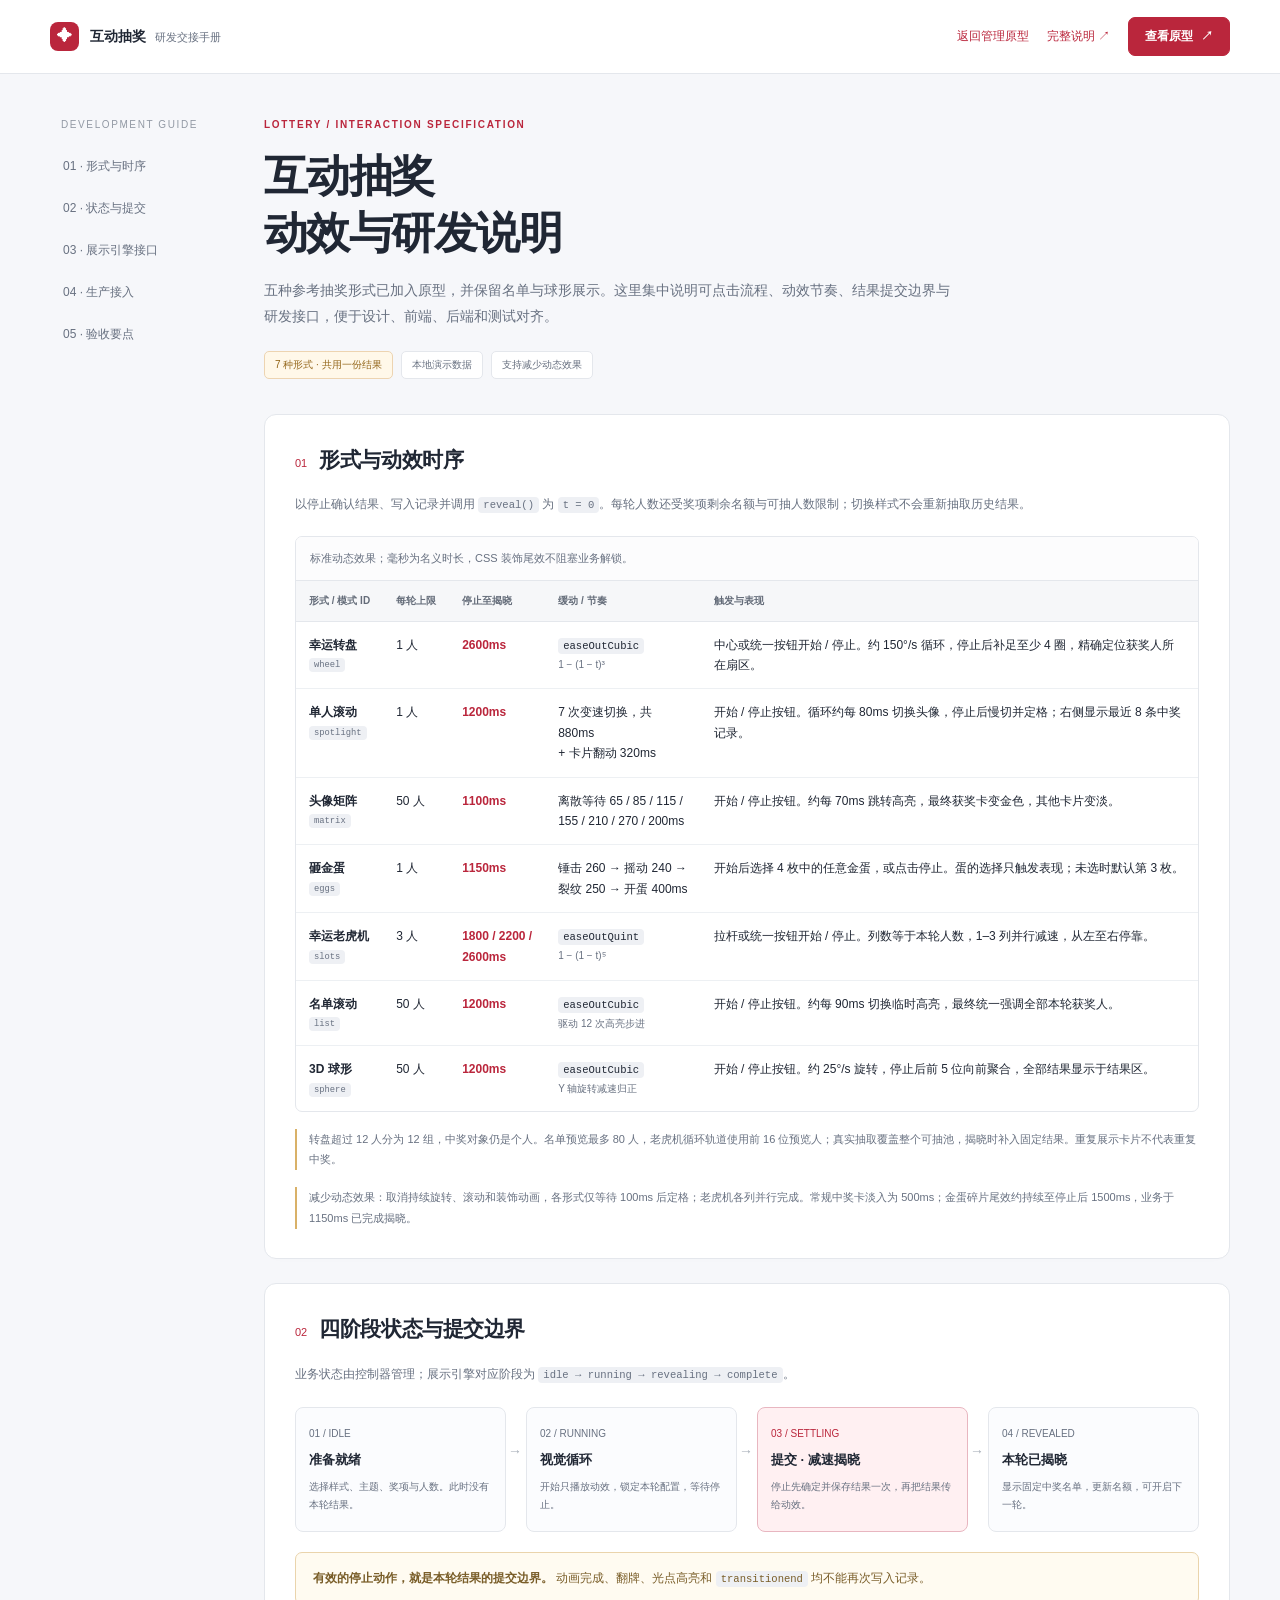
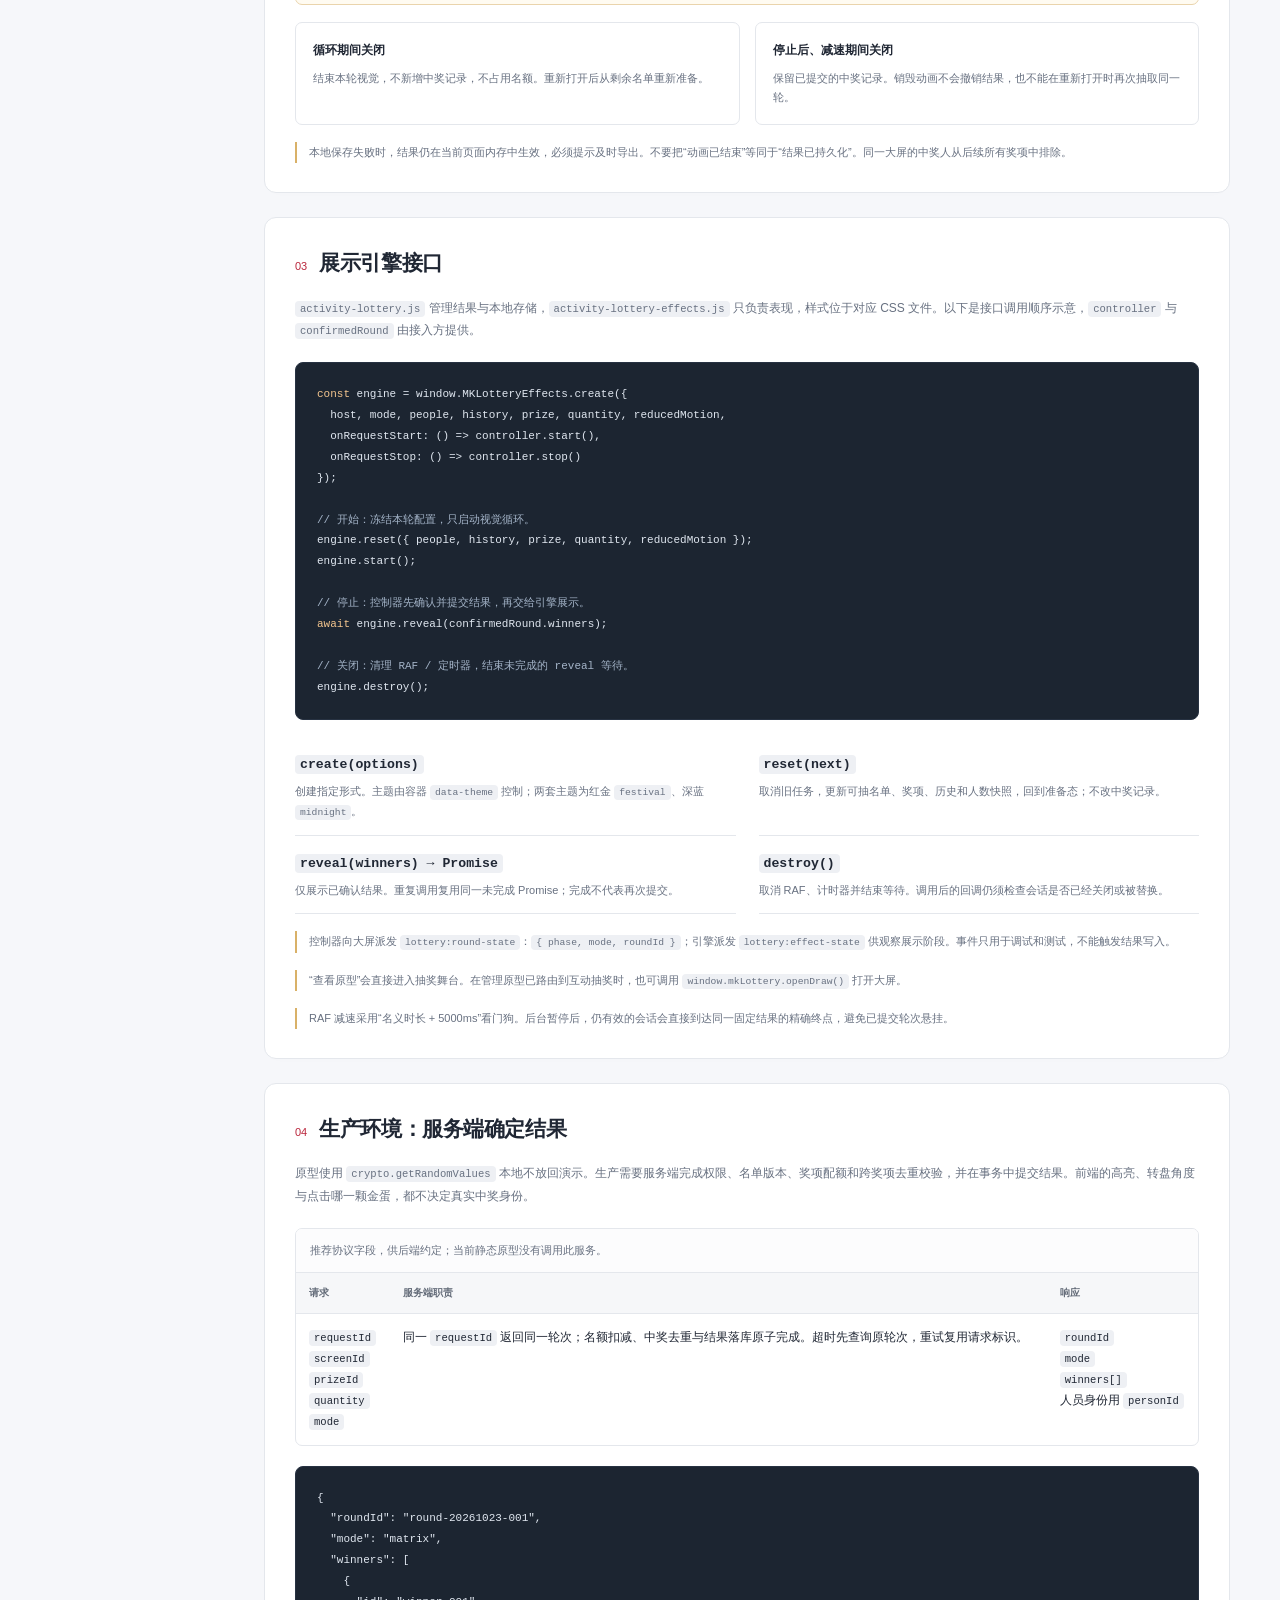
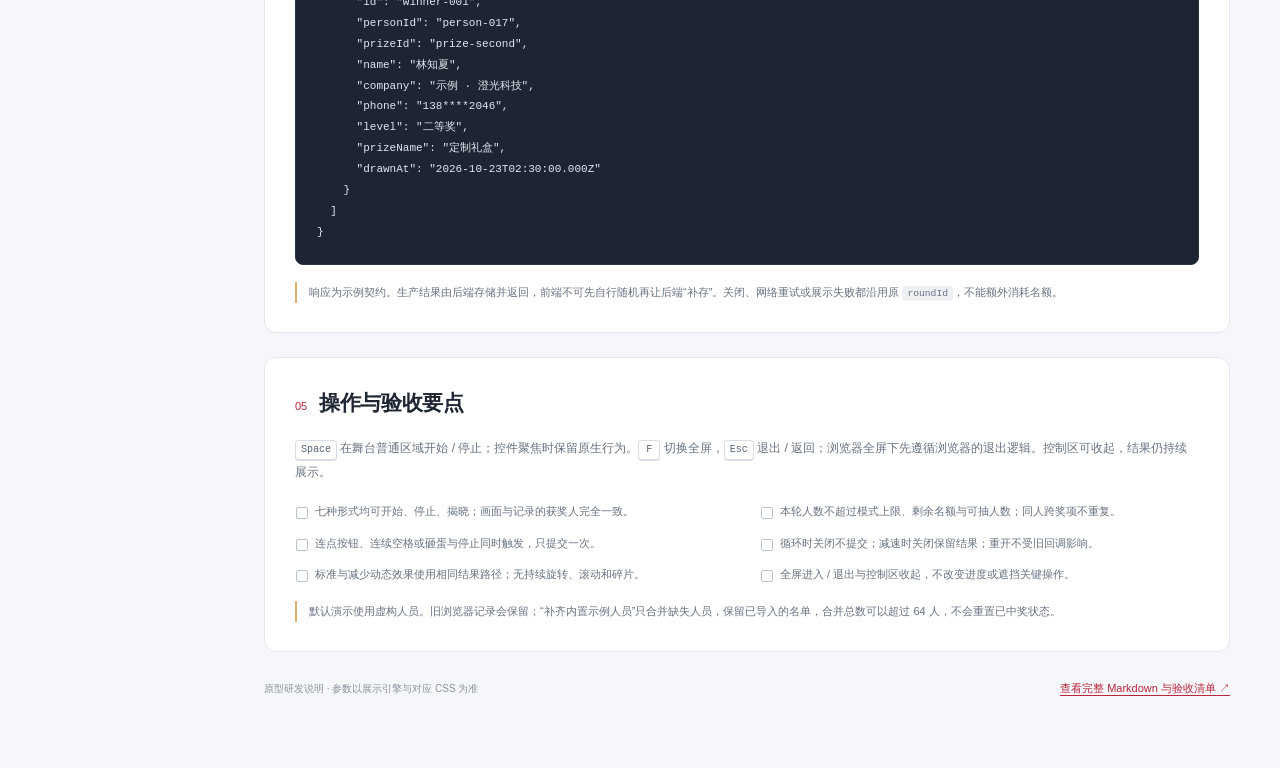
==== prototype/lottery-motion-guide.html @ d3bd47b7 "feat: add lottery presentation effects and developer handoff" ====
<!doctype html>
<html lang="zh-CN">
<head>
  <meta charset="utf-8">
  <meta name="viewport" content="width=device-width, initial-scale=1">
  <meta name="color-scheme" content="light">
  <title>互动抽奖 · 动效与研发说明</title>
  <style>
    :root { --ink:#202734; --muted:#687181; --line:#e4e7ec; --accent:#ba263c; --accent-soft:#fff0f2; --paper:#fff; --surface:#f6f7fa; --gold:#ad7b21; }
    * { box-sizing:border-box; }
    html { scroll-behavior:smooth; scroll-padding-top:92px; }
    body { margin:0; background:var(--surface); color:var(--ink); font-family:-apple-system,BlinkMacSystemFont,"Segoe UI","PingFang SC","Microsoft YaHei",sans-serif; font-size:14px; line-height:1.75; -webkit-font-smoothing:antialiased; }
    a { color:var(--accent); text-underline-offset:3px; }
    a:hover { color:#8c1830; }
    a:focus-visible { outline:3px solid #be335c; outline-offset:5px; border-radius:3px; }
    code,pre,kbd { font-family:ui-monospace,SFMono-Regular,Consolas,"Liberation Mono",monospace; }
    :not(pre)>code { padding:2px 5px; border-radius:4px; background:#eef0f4; font-size:.88em; overflow-wrap:anywhere; }
    h1,h2,h3,p { margin:0; }
    h1 { margin-top:13px; font-size:clamp(29px,4.3vw,44px); line-height:1.3; font-weight:650; letter-spacing:-.035em; }
    h2 { font-size:21px; line-height:1.5; font-weight:650; letter-spacing:-.02em; }
    h3 { font-size:15px; font-weight:650; }
    p+p { margin-top:11px; }
    .skip { position:absolute; left:18px; top:-70px; z-index:10; padding:9px 15px; background:#fff; }
    .skip:focus { top:12px; }
    .topbar { position:sticky; top:0; z-index:5; border-bottom:1px solid var(--line); background:#ffffffed; backdrop-filter:blur(14px); }
    .topbar-inner { display:flex; align-items:center; justify-content:space-between; gap:20px; max-width:1240px; margin:auto; padding:17px 30px; }
    .brand { display:flex; align-items:center; gap:11px; color:var(--ink); text-decoration:none; font-weight:600; }
    .brand-mark { display:grid; place-items:center; width:29px; height:29px; border-radius:8px; background:var(--accent); color:#fff; font-size:15px; }
    .brand small { margin-left:5px; color:var(--muted); font-size:11px; font-weight:400; }
    .toplinks { display:flex; align-items:center; gap:18px; font-size:12px; }
    .toplinks a { text-decoration:none; }
    .button-link { display:inline-flex; align-items:center; justify-content:center; gap:8px; min-height:38px; padding:8px 16px; border:1px solid var(--accent); border-radius:7px; background:var(--accent); color:#fff; text-decoration:none; font-size:12px; font-weight:600; white-space:nowrap; }
    .button-link:hover { background:#9e1b32; color:#fff; }
    .layout { display:grid; grid-template-columns:178px minmax(0,1fr); gap:36px; max-width:1240px; margin:auto; padding:42px 30px 70px; }
    .side-nav { position:sticky; top:106px; align-self:start; display:flex; flex-direction:column; gap:5px; }
    .side-nav p { margin-bottom:9px; padding-left:11px; color:#9299a4; font-size:10px; letter-spacing:.16em; }
    .side-nav a { padding:8px 11px; border-left:2px solid transparent; color:var(--muted); text-decoration:none; font-size:12px; }
    .side-nav a:hover { border-color:var(--accent); background:#fff; color:var(--accent); }
    main { min-width:0; }
    .hero { margin-bottom:35px; }
    .eyebrow { color:var(--accent); font-size:10px; font-weight:700; letter-spacing:.17em; }
    .hero>p { max-width:690px; margin-top:16px; color:var(--muted); font-size:14px; line-height:1.9; }
    .hero-meta { display:flex; flex-wrap:wrap; gap:8px; margin-top:21px; }
    .tag { padding:4px 10px; border:1px solid var(--line); border-radius:5px; background:var(--paper); color:var(--muted); font-size:10px; }
    .tag.is-accent { border-color:#edd4b1; background:#fff8e9; color:#94671b; }
    .section { margin-top:24px; padding:29px 30px; border:1px solid var(--line); border-radius:12px; background:var(--paper); box-shadow:0 3px 16px #1e293b02; }
    .section-heading { display:flex; align-items:baseline; gap:12px; margin-bottom:18px; }
    .section-number { color:var(--accent); font-size:11px; font-variant-numeric:tabular-nums; }
    .lead { color:var(--muted); font-size:12px; line-height:1.9; }
    .table-scroll { width:100%; margin-top:20px; overflow-x:auto; border:1px solid var(--line); border-radius:7px; }
    table { width:100%; border-collapse:collapse; text-align:left; font-size:12px; }
    .timing-table { min-width:710px; }
    caption { padding:12px 14px; color:var(--muted); text-align:left; font-size:11px; background:#fcfcfd; }
    th { padding:11px 13px; border-top:1px solid var(--line); border-bottom:1px solid var(--line); background:#f6f7f9; color:#646c79; font-size:10px; font-weight:600; white-space:nowrap; }
    td { padding:13px; border-bottom:1px solid #edf0f3; vertical-align:top; line-height:1.7; }
    tbody tr:last-child td { border-bottom:0; }
    td strong { font-size:12px; font-weight:600; }
    td small { display:block; color:var(--muted); font-size:10px; }
    td code { white-space:nowrap; }
    .duration { color:var(--accent); font-weight:650; font-variant-numeric:tabular-nums; white-space:nowrap; }
    .note { margin-top:17px; padding-left:12px; border-left:2px solid #d9b168; color:var(--muted); font-size:11px; line-height:1.9; }
    .state-flow { display:grid; grid-template-columns:repeat(4,minmax(0,1fr)); gap:20px; margin:22px 0 20px; }
    .state { position:relative; padding:17px 13px; border:1px solid var(--line); border-radius:8px; background:#fbfcfe; }
    .state:not(:last-child)::after { content:"→"; position:absolute; top:31px; right:-17px; color:#a8afb9; font-size:14px; }
    .state span { display:block; color:var(--muted); font-size:10px; }
    .state strong { display:block; margin:6px 0; font-size:13px; }
    .state p { color:var(--muted); font-size:10px; line-height:1.8; }
    .state.commit { border-color:#e8b6c0; background:var(--accent-soft); }
    .state.commit span { color:var(--accent); }
    .callout { padding:15px 17px; border:1px solid #ead4ac; border-radius:7px; background:#fffbf1; color:#795d28; font-size:12px; }
    .semantics { display:grid; grid-template-columns:1fr 1fr; gap:15px; margin-top:17px; }
    .semantics article { padding:17px; border:1px solid var(--line); border-radius:7px; }
    .semantics h3 { margin-bottom:8px; font-size:12px; }
    .semantics p { color:var(--muted); font-size:11px; }
    pre { margin:20px 0 0; padding:21px; overflow:auto; border:1px solid #273242; border-radius:8px; background:#1c2531; color:#e0e7f0; font-size:11px; line-height:1.9; tab-size:2; }
    pre code { font-size:inherit; }
    .code-comment { color:#a4b4c8; }
    .code-keyword { color:#f3c58e; }
    .api-grid { display:grid; grid-template-columns:1fr 1fr; gap:0 23px; margin-top:17px; }
    .api-item { padding:13px 0; border-bottom:1px solid var(--line); }
    .api-item p { margin-top:6px; color:var(--muted); font-size:11px; }
    .checklist { display:grid; grid-template-columns:1fr 1fr; gap:12px 26px; margin:19px 0 0; padding:0; list-style:none; }
    .checklist li { position:relative; padding-left:20px; color:var(--muted); font-size:11px; }
    .checklist li::before { content:""; position:absolute; top:5px; left:1px; width:10px; height:10px; border:1px solid #bbc3cf; border-radius:2px; }
    .footer { display:flex; flex-wrap:wrap; align-items:center; justify-content:space-between; gap:15px; margin-top:27px; color:#8a929e; font-size:10px; }
    .footer a { font-size:11px; }
    kbd { display:inline-block; min-width:22px; padding:0 5px; border:1px solid #d9dee6; border-bottom-width:2px; border-radius:4px; background:#fff; color:#586273; text-align:center; font-size:10px; line-height:1.8; }
    @media (max-width:1000px) { .layout { grid-template-columns:135px minmax(0,1fr); gap:20px; } .section { padding:24px; } .state-flow { gap:14px; } .state { padding:14px 10px; } .state:not(:last-child)::after { right:-13px; } }
    @media (max-width:760px) { .topbar-inner { padding:13px 18px; } .brand small,.toplinks>a:not(.button-link) { display:none; } .layout { display:block; padding:29px 18px 45px; } .side-nav { position:static; flex-direction:row; flex-wrap:wrap; gap:4px; margin-bottom:26px; } .side-nav p { display:none; } .side-nav a { padding:5px 8px; border:1px solid var(--line); border-radius:5px; background:#fff; font-size:10px; } .hero { margin-bottom:26px; } .section { margin-top:19px; padding:22px 18px; } .section-heading { gap:10px; } h2 { font-size:19px; } .api-grid,.semantics,.checklist { grid-template-columns:1fr; } .state-flow { grid-template-columns:1fr 1fr; gap:12px; } .state:not(:last-child)::after { content:none; } .state { min-height:126px; } pre { margin-left:-5px; margin-right:-5px; padding:16px; font-size:10px; } .footer { align-items:flex-start; flex-direction:column; } }
    @media (prefers-reduced-motion:reduce) { html { scroll-behavior:auto; } }
    @media print { .topbar,.side-nav,.button-link { display:none; } .layout { display:block; max-width:none; padding:0; } .section { break-inside:avoid; box-shadow:none; } body { background:#fff; } a { color:inherit; } pre { white-space:pre-wrap; } }
  </style>
</head>
<body>
  <a class="skip" href="#main">跳至正文</a>
  <header class="topbar">
    <div class="topbar-inner">
      <a class="brand" href="./navigation-admin.html#activityDetail/lottery"><span class="brand-mark" aria-hidden="true">✦</span><span>互动抽奖 <small>研发交接手册</small></span></a>
      <nav class="toplinks" aria-label="相关入口">
        <a href="./navigation-admin.html#activityDetail/lottery">返回管理原型</a>
        <a href="https://github.com/lucksomeone7-hue/yy/blob/codex/activity-lottery-ui/docs/%E4%BA%92%E5%8A%A8%E6%8A%BD%E5%A5%96%E5%8A%A8%E6%95%88%E4%B8%8E%E7%A0%94%E5%8F%91%E4%BA%A4%E6%8E%A5.md" target="_blank" rel="noopener">完整说明 ↗</a>
        <a class="button-link" href="./lottery-preview.html">查看原型 <span aria-hidden="true">↗</span></a>
      </nav>
    </div>
  </header>
  <div class="layout">
    <nav class="side-nav" aria-label="本文目录">
      <p>DEVELOPMENT GUIDE</p>
      <a href="#timing">01 · 形式与时序</a>
      <a href="#states">02 · 状态与提交</a>
      <a href="#api">03 · 展示引擎接口</a>
      <a href="#backend">04 · 生产接入</a>
      <a href="#acceptance">05 · 验收要点</a>
    </nav>
    <main id="main">
      <div class="hero">
        <div class="eyebrow">LOTTERY / INTERACTION SPECIFICATION</div>
        <h1>互动抽奖<br>动效与研发说明</h1>
        <p>五种参考抽奖形式已加入原型，并保留名单与球形展示。这里集中说明可点击流程、动效节奏、结果提交边界与研发接口，便于设计、前端、后端和测试对齐。</p>
        <div class="hero-meta"><span class="tag is-accent">7 种形式 · 共用一份结果</span><span class="tag">本地演示数据</span><span class="tag">支持减少动态效果</span></div>
      </div>

      <section class="section" id="timing" aria-labelledby="timing-title">
        <div class="section-heading"><span class="section-number">01</span><h2 id="timing-title">形式与动效时序</h2></div>
        <p class="lead">以停止确认结果、写入记录并调用 <code>reveal()</code> 为 <code>t = 0</code>。每轮人数还受奖项剩余名额与可抽人数限制；切换样式不会重新抽取历史结果。</p>
        <div class="table-scroll">
          <table class="timing-table">
            <caption>标准动态效果；毫秒为名义时长，CSS 装饰尾效不阻塞业务解锁。</caption>
            <thead><tr><th scope="col">形式 / 模式 ID</th><th scope="col">每轮上限</th><th scope="col">停止至揭晓</th><th scope="col">缓动 / 节奏</th><th scope="col">触发与表现</th></tr></thead>
            <tbody>
              <tr><td><strong>幸运转盘</strong><small><code>wheel</code></small></td><td>1 人</td><td class="duration">2600ms</td><td><code>easeOutCubic</code><small>1 − (1 − t)³</small></td><td>中心或统一按钮开始 / 停止。约 150°/s 循环，停止后补足至少 4 圈，精确定位获奖人所在扇区。</td></tr>
              <tr><td><strong>单人滚动</strong><small><code>spotlight</code></small></td><td>1 人</td><td class="duration">1200ms</td><td>7 次变速切换，共 880ms<br>+ 卡片翻动 320ms</td><td>开始 / 停止按钮。循环约每 80ms 切换头像，停止后慢切并定格；右侧显示最近 8 条中奖记录。</td></tr>
              <tr><td><strong>头像矩阵</strong><small><code>matrix</code></small></td><td>50 人</td><td class="duration">1100ms</td><td>离散等待 65 / 85 / 115 /<br>155 / 210 / 270 / 200ms</td><td>开始 / 停止按钮。约每 70ms 跳转高亮，最终获奖卡变金色，其他卡片变淡。</td></tr>
              <tr><td><strong>砸金蛋</strong><small><code>eggs</code></small></td><td>1 人</td><td class="duration">1150ms</td><td>锤击 260 → 摇动 240 →<br>裂纹 250 → 开蛋 400ms</td><td>开始后选择 4 枚中的任意金蛋，或点击停止。蛋的选择只触发表现；未选时默认第 3 枚。</td></tr>
              <tr><td><strong>幸运老虎机</strong><small><code>slots</code></small></td><td>3 人</td><td class="duration">1800 / 2200 /<br>2600ms</td><td><code>easeOutQuint</code><small>1 − (1 − t)⁵</small></td><td>拉杆或统一按钮开始 / 停止。列数等于本轮人数，1–3 列并行减速，从左至右停靠。</td></tr>
              <tr><td><strong>名单滚动</strong><small><code>list</code></small></td><td>50 人</td><td class="duration">1200ms</td><td><code>easeOutCubic</code><small>驱动 12 次高亮步进</small></td><td>开始 / 停止按钮。约每 90ms 切换临时高亮，最终统一强调全部本轮获奖人。</td></tr>
              <tr><td><strong>3D 球形</strong><small><code>sphere</code></small></td><td>50 人</td><td class="duration">1200ms</td><td><code>easeOutCubic</code><small>Y 轴旋转减速归正</small></td><td>开始 / 停止按钮。约 25°/s 旋转，停止后前 5 位向前聚合，全部结果显示于结果区。</td></tr>
            </tbody>
          </table>
        </div>
        <p class="note">转盘超过 12 人分为 12 组，中奖对象仍是个人。名单预览最多 80 人，老虎机循环轨道使用前 16 位预览人；真实抽取覆盖整个可抽池，揭晓时补入固定结果。重复展示卡片不代表重复中奖。</p>
        <p class="note">减少动态效果：取消持续旋转、滚动和装饰动画，各形式仅等待 100ms 后定格；老虎机各列并行完成。常规中奖卡淡入为 500ms；金蛋碎片尾效约持续至停止后 1500ms，业务于 1150ms 已完成揭晓。</p>
      </section>

      <section class="section" id="states" aria-labelledby="states-title">
        <div class="section-heading"><span class="section-number">02</span><h2 id="states-title">四阶段状态与提交边界</h2></div>
        <p class="lead">业务状态由控制器管理；展示引擎对应阶段为 <code>idle → running → revealing → complete</code>。</p>
        <div class="state-flow" role="list" aria-label="抽奖四阶段流程">
          <article class="state" role="listitem"><span>01 / IDLE</span><strong>准备就绪</strong><p>选择样式、主题、奖项与人数。此时没有本轮结果。</p></article>
          <article class="state" role="listitem"><span>02 / RUNNING</span><strong>视觉循环</strong><p>开始只播放动效，锁定本轮配置，等待停止。</p></article>
          <article class="state commit" role="listitem"><span>03 / SETTLING</span><strong>提交 · 减速揭晓</strong><p>停止先确定并保存结果一次，再把结果传给动效。</p></article>
          <article class="state" role="listitem"><span>04 / REVEALED</span><strong>本轮已揭晓</strong><p>显示固定中奖名单，更新名额，可开启下一轮。</p></article>
        </div>
        <div class="callout"><strong>有效的停止动作，就是本轮结果的提交边界。</strong> 动画完成、翻牌、光点高亮和 <code>transitionend</code> 均不能再次写入记录。</div>
        <div class="semantics">
          <article><h3>循环期间关闭</h3><p>结束本轮视觉，不新增中奖记录，不占用名额。重新打开后从剩余名单重新准备。</p></article>
          <article><h3>停止后、减速期间关闭</h3><p>保留已提交的中奖记录。销毁动画不会撤销结果，也不能在重新打开时再次抽取同一轮。</p></article>
        </div>
        <p class="note">本地保存失败时，结果仍在当前页面内存中生效，必须提示及时导出。不要把“动画已结束”等同于“结果已持久化”。同一大屏的中奖人从后续所有奖项中排除。</p>
      </section>

      <section class="section" id="api" aria-labelledby="api-title">
        <div class="section-heading"><span class="section-number">03</span><h2 id="api-title">展示引擎接口</h2></div>
        <p class="lead"><code>activity-lottery.js</code> 管理结果与本地存储，<code>activity-lottery-effects.js</code> 只负责表现，样式位于对应 CSS 文件。以下是接口调用顺序示意，<code>controller</code> 与 <code>confirmedRound</code> 由接入方提供。</p>
        <pre><code><span class="code-keyword">const</span> engine = window.MKLotteryEffects.create({
  host, mode, people, history, prize, quantity, reducedMotion,
  onRequestStart: () =&gt; controller.start(),
  onRequestStop: () =&gt; controller.stop()
});

<span class="code-comment">// 开始：冻结本轮配置，只启动视觉循环。</span>
engine.reset({ people, history, prize, quantity, reducedMotion });
engine.start();

<span class="code-comment">// 停止：控制器先确认并提交结果，再交给引擎展示。</span>
<span class="code-keyword">await</span> engine.reveal(confirmedRound.winners);

<span class="code-comment">// 关闭：清理 RAF / 定时器，结束未完成的 reveal 等待。</span>
engine.destroy();</code></pre>
        <div class="api-grid">
          <div class="api-item"><h3><code>create(options)</code></h3><p>创建指定形式。主题由容器 <code>data-theme</code> 控制；两套主题为红金 <code>festival</code>、深蓝 <code>midnight</code>。</p></div>
          <div class="api-item"><h3><code>reset(next)</code></h3><p>取消旧任务，更新可抽名单、奖项、历史和人数快照，回到准备态；不改中奖记录。</p></div>
          <div class="api-item"><h3><code>reveal(winners) → Promise</code></h3><p>仅展示已确认结果。重复调用复用同一未完成 Promise；完成不代表再次提交。</p></div>
          <div class="api-item"><h3><code>destroy()</code></h3><p>取消 RAF、计时器并结束等待。调用后的回调仍须检查会话是否已经关闭或被替换。</p></div>
        </div>
        <p class="note">控制器向大屏派发 <code>lottery:round-state</code>：<code>{ phase, mode, roundId }</code>；引擎派发 <code>lottery:effect-state</code> 供观察展示阶段。事件只用于调试和测试，不能触发结果写入。</p>
        <p class="note">“查看原型”会直接进入抽奖舞台。在管理原型已路由到互动抽奖时，也可调用 <code>window.mkLottery.openDraw()</code> 打开大屏。</p>
        <p class="note">RAF 减速采用“名义时长 + 5000ms”看门狗。后台暂停后，仍有效的会话会直接到达同一固定结果的精确终点，避免已提交轮次悬挂。</p>
      </section>

      <section class="section" id="backend" aria-labelledby="backend-title">
        <div class="section-heading"><span class="section-number">04</span><h2 id="backend-title">生产环境：服务端确定结果</h2></div>
        <p class="lead">原型使用 <code>crypto.getRandomValues</code> 本地不放回演示。生产需要服务端完成权限、名单版本、奖项配额和跨奖项去重校验，并在事务中提交结果。前端的高亮、转盘角度与点击哪一颗金蛋，都不决定真实中奖身份。</p>
        <div class="table-scroll">
          <table>
            <caption>推荐协议字段，供后端约定；当前静态原型没有调用此服务。</caption>
            <thead><tr><th scope="col">请求</th><th scope="col">服务端职责</th><th scope="col">响应</th></tr></thead>
            <tbody><tr><td><code>requestId</code><br><code>screenId</code><br><code>prizeId</code><br><code>quantity</code><br><code>mode</code></td><td>同一 <code>requestId</code> 返回同一轮次；名额扣减、中奖去重与结果落库原子完成。超时先查询原轮次，重试复用请求标识。</td><td><code>roundId</code><br><code>mode</code><br><code>winners[]</code><br>人员身份用 <code>personId</code></td></tr></tbody>
          </table>
        </div>
        <pre><code>{
  "roundId": "round-20261023-001",
  "mode": "matrix",
  "winners": [
    {
      "id": "winner-001",
      "personId": "person-017",
      "prizeId": "prize-second",
      "name": "林知夏",
      "company": "示例 · 澄光科技",
      "phone": "138****2046",
      "level": "二等奖",
      "prizeName": "定制礼盒",
      "drawnAt": "2026-10-23T02:30:00.000Z"
    }
  ]
}</code></pre>
        <p class="note">响应为示例契约。生产结果由后端存储并返回，前端不可先自行随机再让后端“补存”。关闭、网络重试或展示失败都沿用原 <code>roundId</code>，不能额外消耗名额。</p>
      </section>

      <section class="section" id="acceptance" aria-labelledby="acceptance-title">
        <div class="section-heading"><span class="section-number">05</span><h2 id="acceptance-title">操作与验收要点</h2></div>
        <p class="lead"><kbd>Space</kbd> 在舞台普通区域开始 / 停止；控件聚焦时保留原生行为。<kbd>F</kbd> 切换全屏，<kbd>Esc</kbd> 退出 / 返回；浏览器全屏下先遵循浏览器的退出逻辑。控制区可收起，结果仍持续展示。</p>
        <ul class="checklist">
          <li>七种形式均可开始、停止、揭晓；画面与记录的获奖人完全一致。</li>
          <li>本轮人数不超过模式上限、剩余名额与可抽人数；同人跨奖项不重复。</li>
          <li>连点按钮、连续空格或砸蛋与停止同时触发，只提交一次。</li>
          <li>循环时关闭不提交；减速时关闭保留结果；重开不受旧回调影响。</li>
          <li>标准与减少动态效果使用相同结果路径；无持续旋转、滚动和碎片。</li>
          <li>全屏进入 / 退出与控制区收起，不改变进度或遮挡关键操作。</li>
        </ul>
        <p class="note">默认演示使用虚构人员。旧浏览器记录会保留；“补齐内置示例人员”只合并缺失人员，保留已导入的名单，合并总数可以超过 64 人，不会重置已中奖状态。</p>
      </section>
      <footer class="footer">
        <span>原型研发说明 · 参数以展示引擎与对应 CSS 为准</span>
        <a href="https://github.com/lucksomeone7-hue/yy/blob/codex/activity-lottery-ui/docs/%E4%BA%92%E5%8A%A8%E6%8A%BD%E5%A5%96%E5%8A%A8%E6%95%88%E4%B8%8E%E7%A0%94%E5%8F%91%E4%BA%A4%E6%8E%A5.md" target="_blank" rel="noopener">查看完整 Markdown 与验收清单 ↗</a>
      </footer>
    </main>
  </div>
</body>
</html>
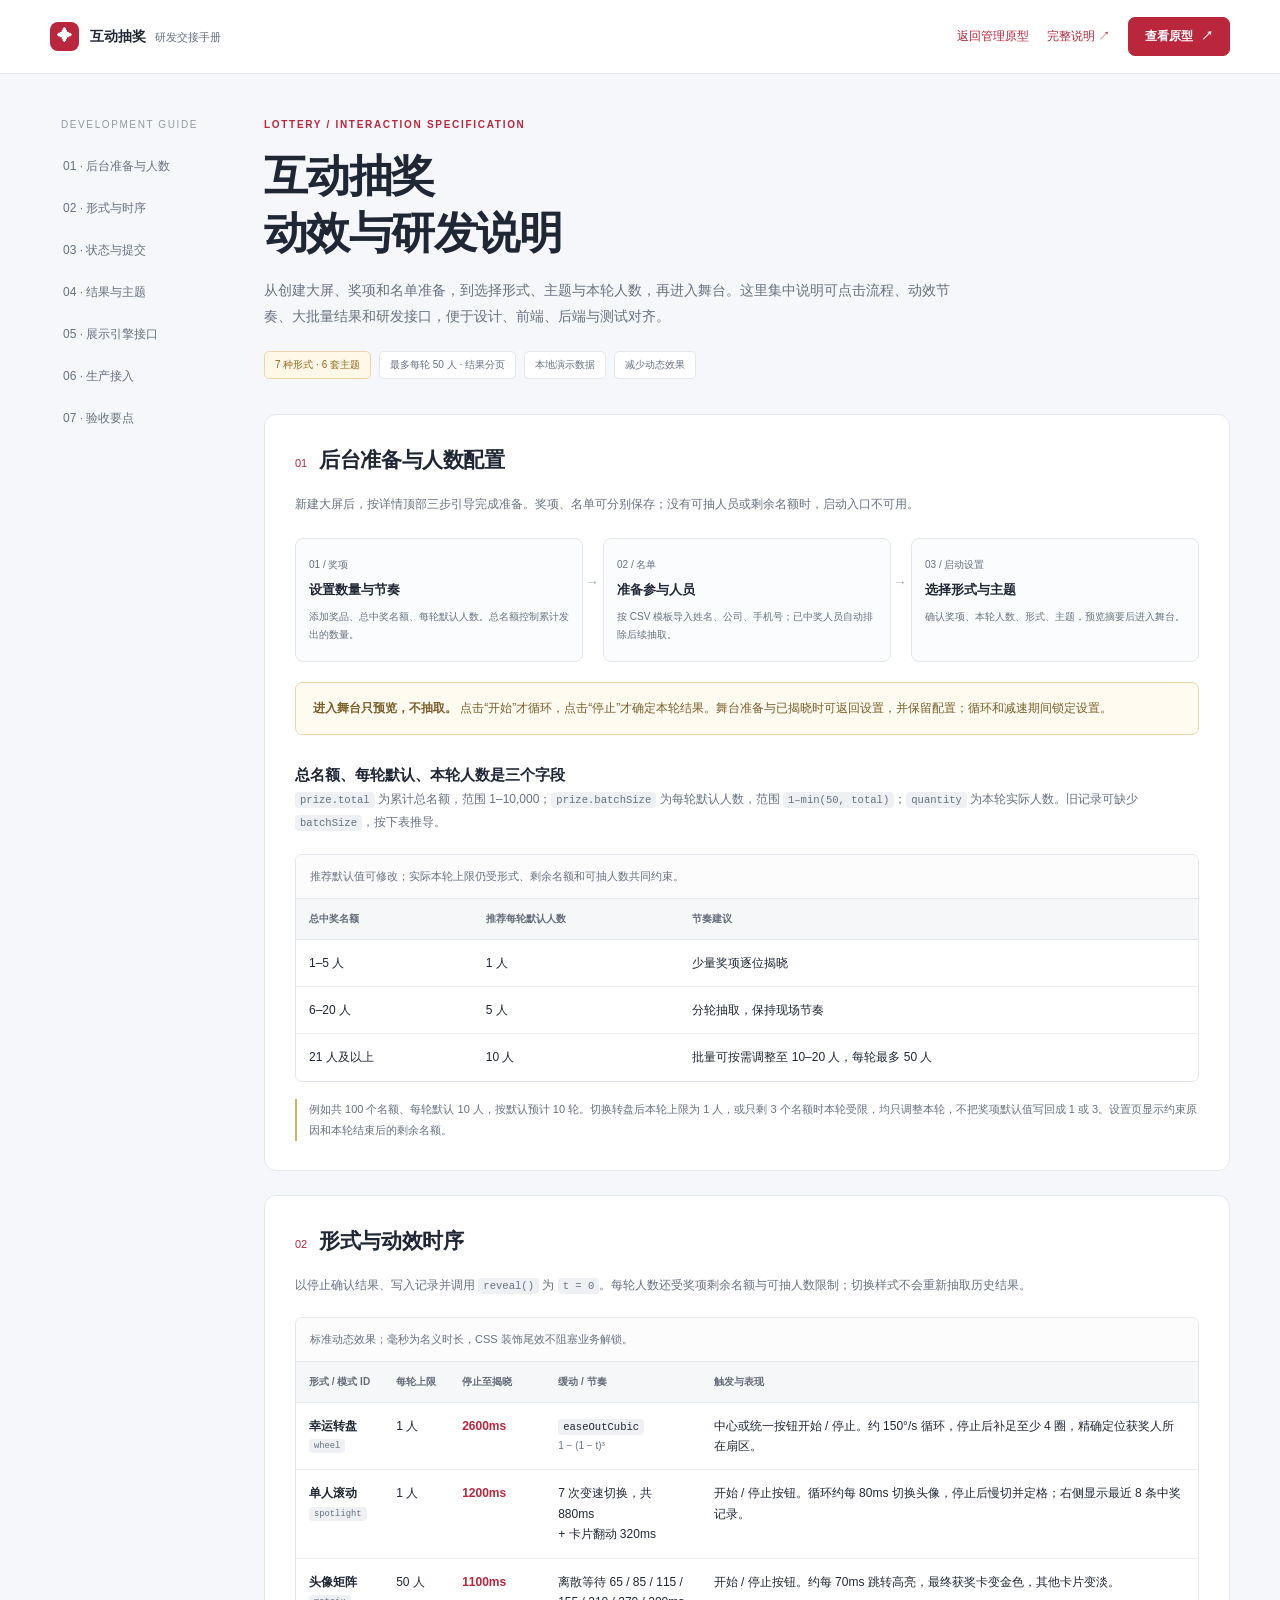
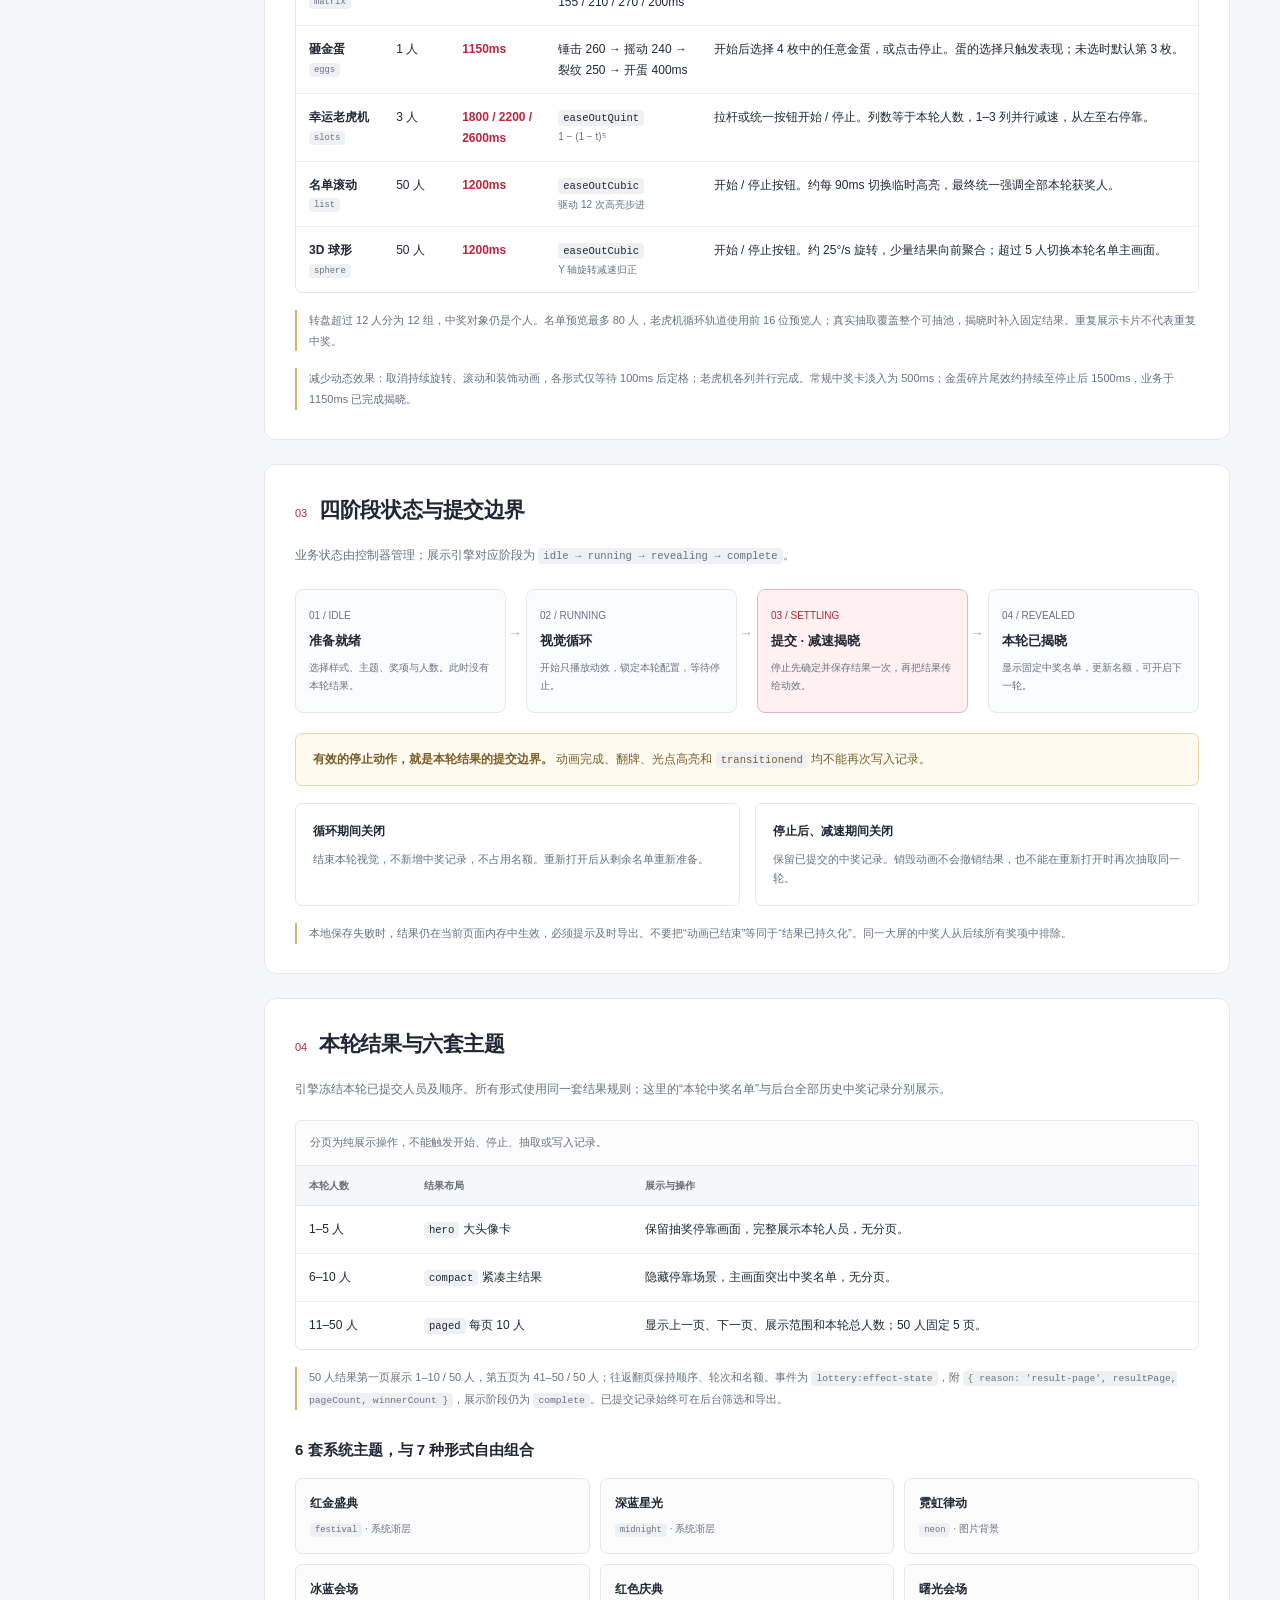
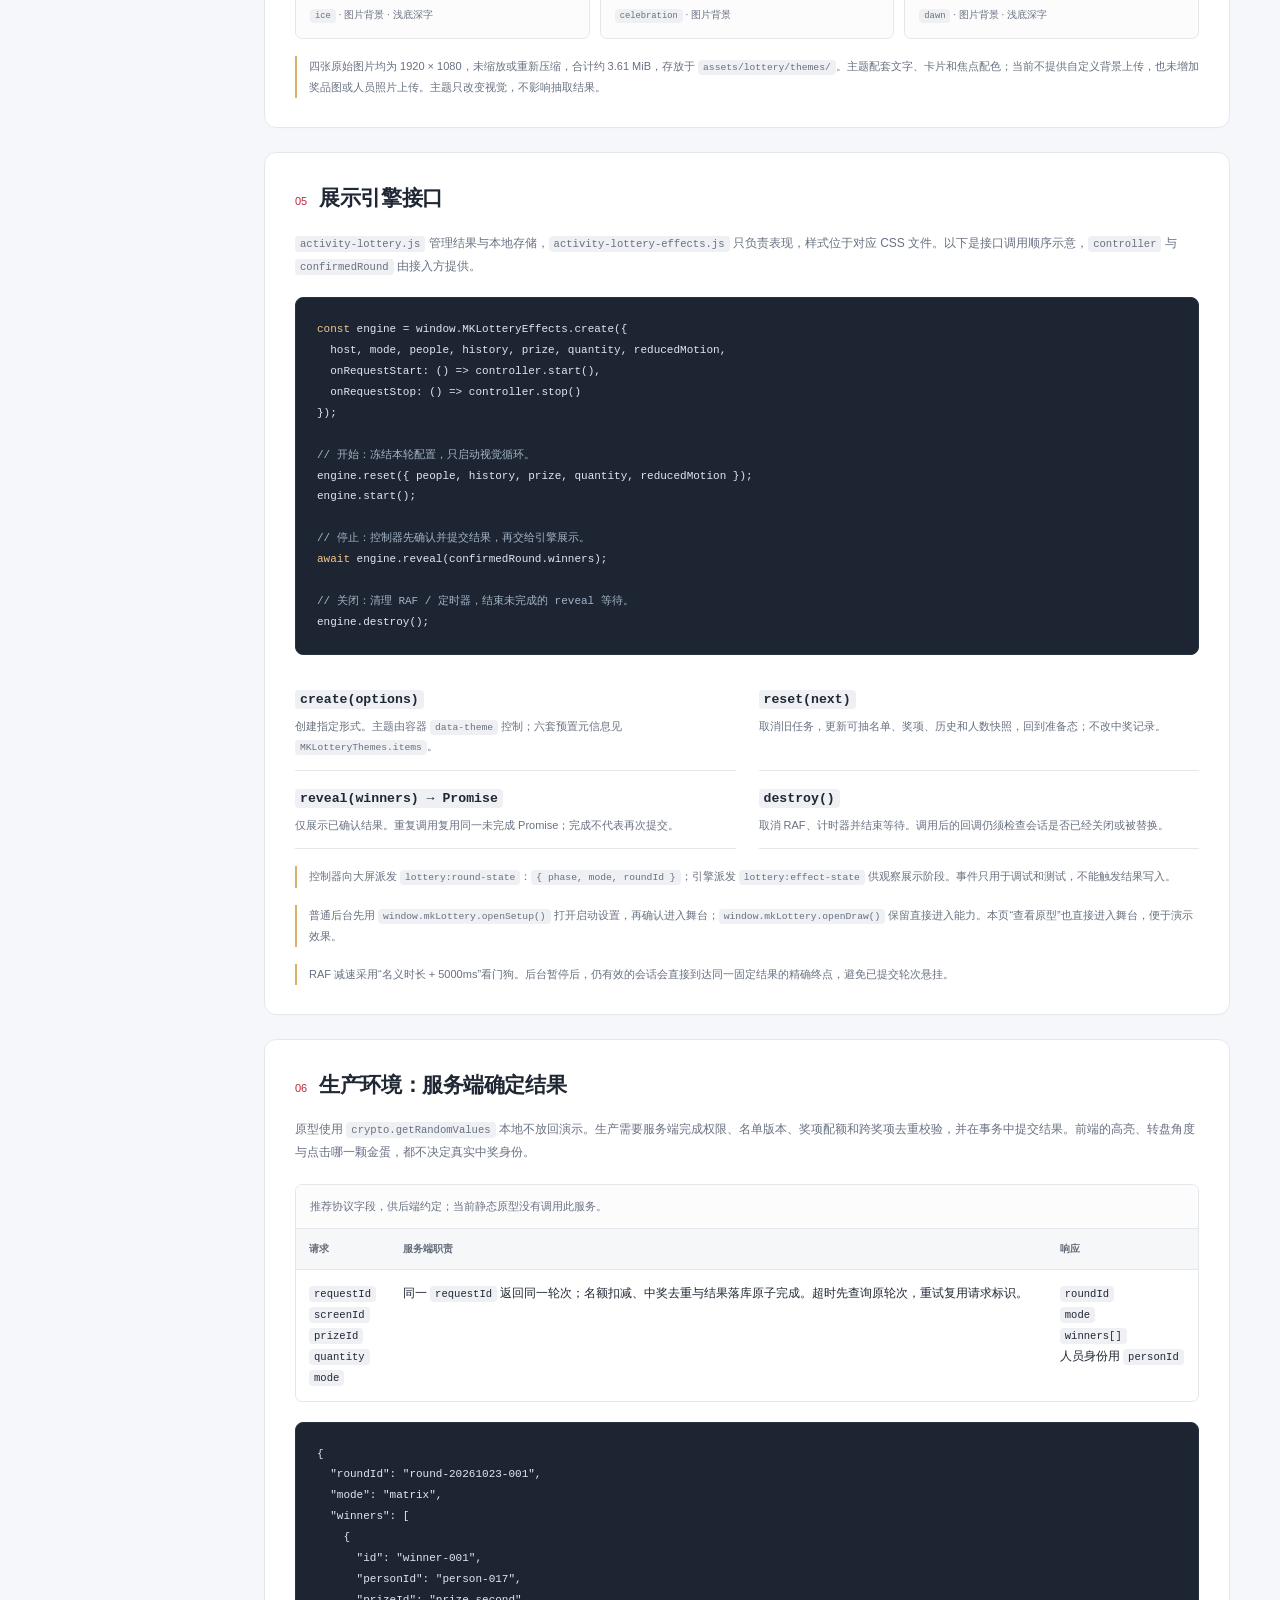
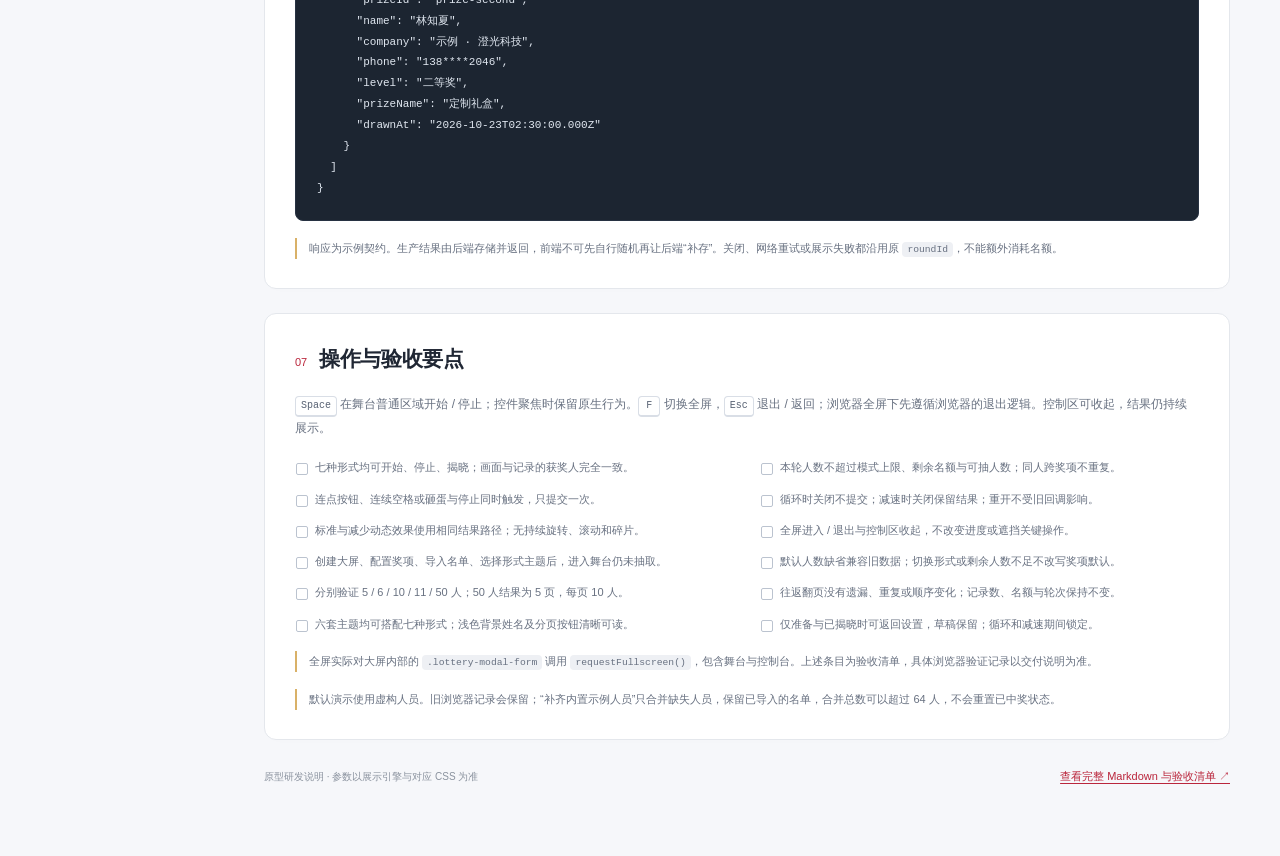
==== commit e01065fc: "feat: clarify lottery setup flow, batch sizes and stage themes" ====
--- a/prototype/lottery-motion-guide.html
+++ b/prototype/lottery-motion-guide.html
@@ -67,6 +67,12 @@
     .state p { color:var(--muted); font-size:10px; line-height:1.8; }
     .state.commit { border-color:#e8b6c0; background:var(--accent-soft); }
     .state.commit span { color:var(--accent); }
+    .setup-flow { grid-template-columns:repeat(3,minmax(0,1fr)); }
+    .theme-grid { display:grid; grid-template-columns:repeat(3,minmax(0,1fr)); gap:10px; margin-top:15px; }
+    .theme-card { padding:14px; border:1px solid var(--line); border-radius:7px; background:#fcfcfd; }
+    .theme-card strong { display:block; font-size:12px; }
+    .theme-card small { display:block; margin-top:6px; color:var(--muted); font-size:10px; }
+    .subheading { margin-top:27px; }
     .callout { padding:15px 17px; border:1px solid #ead4ac; border-radius:7px; background:#fffbf1; color:#795d28; font-size:12px; }
     .semantics { display:grid; grid-template-columns:1fr 1fr; gap:15px; margin-top:17px; }
     .semantics article { padding:17px; border:1px solid var(--line); border-radius:7px; }
@@ -86,7 +92,7 @@
     .footer a { font-size:11px; }
     kbd { display:inline-block; min-width:22px; padding:0 5px; border:1px solid #d9dee6; border-bottom-width:2px; border-radius:4px; background:#fff; color:#586273; text-align:center; font-size:10px; line-height:1.8; }
     @media (max-width:1000px) { .layout { grid-template-columns:135px minmax(0,1fr); gap:20px; } .section { padding:24px; } .state-flow { gap:14px; } .state { padding:14px 10px; } .state:not(:last-child)::after { right:-13px; } }
-    @media (max-width:760px) { .topbar-inner { padding:13px 18px; } .brand small,.toplinks>a:not(.button-link) { display:none; } .layout { display:block; padding:29px 18px 45px; } .side-nav { position:static; flex-direction:row; flex-wrap:wrap; gap:4px; margin-bottom:26px; } .side-nav p { display:none; } .side-nav a { padding:5px 8px; border:1px solid var(--line); border-radius:5px; background:#fff; font-size:10px; } .hero { margin-bottom:26px; } .section { margin-top:19px; padding:22px 18px; } .section-heading { gap:10px; } h2 { font-size:19px; } .api-grid,.semantics,.checklist { grid-template-columns:1fr; } .state-flow { grid-template-columns:1fr 1fr; gap:12px; } .state:not(:last-child)::after { content:none; } .state { min-height:126px; } pre { margin-left:-5px; margin-right:-5px; padding:16px; font-size:10px; } .footer { align-items:flex-start; flex-direction:column; } }
+    @media (max-width:760px) { .topbar-inner { padding:13px 18px; } .brand small,.toplinks>a:not(.button-link) { display:none; } .layout { display:block; padding:29px 18px 45px; } .side-nav { position:static; flex-direction:row; flex-wrap:wrap; gap:4px; margin-bottom:26px; } .side-nav p { display:none; } .side-nav a { padding:5px 8px; border:1px solid var(--line); border-radius:5px; background:#fff; font-size:10px; } .hero { margin-bottom:26px; } .section { margin-top:19px; padding:22px 18px; } .section-heading { gap:10px; } h2 { font-size:19px; } .api-grid,.semantics,.checklist,.setup-flow { grid-template-columns:1fr; } .state-flow:not(.setup-flow) { grid-template-columns:1fr 1fr; gap:12px; } .theme-grid { grid-template-columns:1fr 1fr; } .state:not(:last-child)::after { content:none; } .state { min-height:126px; } .setup-flow .state { min-height:0; } pre { margin-left:-5px; margin-right:-5px; padding:16px; font-size:10px; } .footer { align-items:flex-start; flex-direction:column; } }
     @media (prefers-reduced-motion:reduce) { html { scroll-behavior:auto; } }
     @media print { .topbar,.side-nav,.button-link { display:none; } .layout { display:block; max-width:none; padding:0; } .section { break-inside:avoid; box-shadow:none; } body { background:#fff; } a { color:inherit; } pre { white-space:pre-wrap; } }
   </style>
@@ -106,22 +112,49 @@
   <div class="layout">
     <nav class="side-nav" aria-label="本文目录">
       <p>DEVELOPMENT GUIDE</p>
-      <a href="#timing">01 · 形式与时序</a>
-      <a href="#states">02 · 状态与提交</a>
-      <a href="#api">03 · 展示引擎接口</a>
-      <a href="#backend">04 · 生产接入</a>
-      <a href="#acceptance">05 · 验收要点</a>
+      <a href="#workflow">01 · 后台准备与人数</a>
+      <a href="#timing">02 · 形式与时序</a>
+      <a href="#states">03 · 状态与提交</a>
+      <a href="#results">04 · 结果与主题</a>
+      <a href="#api">05 · 展示引擎接口</a>
+      <a href="#backend">06 · 生产接入</a>
+      <a href="#acceptance">07 · 验收要点</a>
     </nav>
     <main id="main">
       <div class="hero">
         <div class="eyebrow">LOTTERY / INTERACTION SPECIFICATION</div>
         <h1>互动抽奖<br>动效与研发说明</h1>
-        <p>五种参考抽奖形式已加入原型，并保留名单与球形展示。这里集中说明可点击流程、动效节奏、结果提交边界与研发接口，便于设计、前端、后端和测试对齐。</p>
-        <div class="hero-meta"><span class="tag is-accent">7 种形式 · 共用一份结果</span><span class="tag">本地演示数据</span><span class="tag">支持减少动态效果</span></div>
+        <p>从创建大屏、奖项和名单准备，到选择形式、主题与本轮人数，再进入舞台。这里集中说明可点击流程、动效节奏、大批量结果和研发接口，便于设计、前端、后端与测试对齐。</p>
+        <div class="hero-meta"><span class="tag is-accent">7 种形式 · 6 套主题</span><span class="tag">最多每轮 50 人 · 结果分页</span><span class="tag">本地演示数据</span><span class="tag">减少动态效果</span></div>
       </div>
 
+      <section class="section" id="workflow" aria-labelledby="workflow-title">
+        <div class="section-heading"><span class="section-number">01</span><h2 id="workflow-title">后台准备与人数配置</h2></div>
+        <p class="lead">新建大屏后，按详情顶部三步引导完成准备。奖项、名单可分别保存；没有可抽人员或剩余名额时，启动入口不可用。</p>
+        <div class="state-flow setup-flow" role="list" aria-label="后台三步准备流程">
+          <article class="state" role="listitem"><span>01 / 奖项</span><strong>设置数量与节奏</strong><p>添加奖品、总中奖名额、每轮默认人数。总名额控制累计发出的数量。</p></article>
+          <article class="state" role="listitem"><span>02 / 名单</span><strong>准备参与人员</strong><p>按 CSV 模板导入姓名、公司、手机号；已中奖人员自动排除后续抽取。</p></article>
+          <article class="state" role="listitem"><span>03 / 启动设置</span><strong>选择形式与主题</strong><p>确认奖项、本轮人数、形式、主题，预览摘要后进入舞台。</p></article>
+        </div>
+        <div class="callout"><strong>进入舞台只预览，不抽取。</strong> 点击“开始”才循环，点击“停止”才确定本轮结果。舞台准备与已揭晓时可返回设置，并保留配置；循环和减速期间锁定设置。</div>
+        <h3 class="subheading">总名额、每轮默认、本轮人数是三个字段</h3>
+        <p class="lead"><code>prize.total</code> 为累计总名额，范围 1–10,000；<code>prize.batchSize</code> 为每轮默认人数，范围 <code>1–min(50, total)</code>；<code>quantity</code> 为本轮实际人数。旧记录可缺少 <code>batchSize</code>，按下表推导。</p>
+        <div class="table-scroll">
+          <table>
+            <caption>推荐默认值可修改；实际本轮上限仍受形式、剩余名额和可抽人数共同约束。</caption>
+            <thead><tr><th scope="col">总中奖名额</th><th scope="col">推荐每轮默认人数</th><th scope="col">节奏建议</th></tr></thead>
+            <tbody>
+              <tr><td>1–5 人</td><td>1 人</td><td>少量奖项逐位揭晓</td></tr>
+              <tr><td>6–20 人</td><td>5 人</td><td>分轮抽取，保持现场节奏</td></tr>
+              <tr><td>21 人及以上</td><td>10 人</td><td>批量可按需调整至 10–20 人，每轮最多 50 人</td></tr>
+            </tbody>
+          </table>
+        </div>
+        <p class="note">例如共 100 个名额、每轮默认 10 人，按默认预计 10 轮。切换转盘后本轮上限为 1 人，或只剩 3 个名额时本轮受限，均只调整本轮，不把奖项默认值写回成 1 或 3。设置页显示约束原因和本轮结束后的剩余名额。</p>
+      </section>
+
       <section class="section" id="timing" aria-labelledby="timing-title">
-        <div class="section-heading"><span class="section-number">01</span><h2 id="timing-title">形式与动效时序</h2></div>
+        <div class="section-heading"><span class="section-number">02</span><h2 id="timing-title">形式与动效时序</h2></div>
         <p class="lead">以停止确认结果、写入记录并调用 <code>reveal()</code> 为 <code>t = 0</code>。每轮人数还受奖项剩余名额与可抽人数限制；切换样式不会重新抽取历史结果。</p>
         <div class="table-scroll">
           <table class="timing-table">
@@ -134,7 +167,7 @@
               <tr><td><strong>砸金蛋</strong><small><code>eggs</code></small></td><td>1 人</td><td class="duration">1150ms</td><td>锤击 260 → 摇动 240 →<br>裂纹 250 → 开蛋 400ms</td><td>开始后选择 4 枚中的任意金蛋，或点击停止。蛋的选择只触发表现；未选时默认第 3 枚。</td></tr>
               <tr><td><strong>幸运老虎机</strong><small><code>slots</code></small></td><td>3 人</td><td class="duration">1800 / 2200 /<br>2600ms</td><td><code>easeOutQuint</code><small>1 − (1 − t)⁵</small></td><td>拉杆或统一按钮开始 / 停止。列数等于本轮人数，1–3 列并行减速，从左至右停靠。</td></tr>
               <tr><td><strong>名单滚动</strong><small><code>list</code></small></td><td>50 人</td><td class="duration">1200ms</td><td><code>easeOutCubic</code><small>驱动 12 次高亮步进</small></td><td>开始 / 停止按钮。约每 90ms 切换临时高亮，最终统一强调全部本轮获奖人。</td></tr>
-              <tr><td><strong>3D 球形</strong><small><code>sphere</code></small></td><td>50 人</td><td class="duration">1200ms</td><td><code>easeOutCubic</code><small>Y 轴旋转减速归正</small></td><td>开始 / 停止按钮。约 25°/s 旋转，停止后前 5 位向前聚合，全部结果显示于结果区。</td></tr>
+              <tr><td><strong>3D 球形</strong><small><code>sphere</code></small></td><td>50 人</td><td class="duration">1200ms</td><td><code>easeOutCubic</code><small>Y 轴旋转减速归正</small></td><td>开始 / 停止按钮。约 25°/s 旋转，少量结果向前聚合；超过 5 人切换本轮名单主画面。</td></tr>
             </tbody>
           </table>
         </div>
@@ -143,7 +176,7 @@
       </section>
 
       <section class="section" id="states" aria-labelledby="states-title">
-        <div class="section-heading"><span class="section-number">02</span><h2 id="states-title">四阶段状态与提交边界</h2></div>
+        <div class="section-heading"><span class="section-number">03</span><h2 id="states-title">四阶段状态与提交边界</h2></div>
         <p class="lead">业务状态由控制器管理；展示引擎对应阶段为 <code>idle → running → revealing → complete</code>。</p>
         <div class="state-flow" role="list" aria-label="抽奖四阶段流程">
           <article class="state" role="listitem"><span>01 / IDLE</span><strong>准备就绪</strong><p>选择样式、主题、奖项与人数。此时没有本轮结果。</p></article>
@@ -159,8 +192,35 @@
         <p class="note">本地保存失败时，结果仍在当前页面内存中生效，必须提示及时导出。不要把“动画已结束”等同于“结果已持久化”。同一大屏的中奖人从后续所有奖项中排除。</p>
       </section>
 
+      <section class="section" id="results" aria-labelledby="results-title">
+        <div class="section-heading"><span class="section-number">04</span><h2 id="results-title">本轮结果与六套主题</h2></div>
+        <p class="lead">引擎冻结本轮已提交人员及顺序。所有形式使用同一套结果规则；这里的“本轮中奖名单”与后台全部历史中奖记录分别展示。</p>
+        <div class="table-scroll">
+          <table>
+            <caption>分页为纯展示操作，不能触发开始、停止、抽取或写入记录。</caption>
+            <thead><tr><th scope="col">本轮人数</th><th scope="col">结果布局</th><th scope="col">展示与操作</th></tr></thead>
+            <tbody>
+              <tr><td>1–5 人</td><td><code>hero</code> 大头像卡</td><td>保留抽奖停靠画面，完整展示本轮人员，无分页。</td></tr>
+              <tr><td>6–10 人</td><td><code>compact</code> 紧凑主结果</td><td>隐藏停靠场景，主画面突出中奖名单，无分页。</td></tr>
+              <tr><td>11–50 人</td><td><code>paged</code> 每页 10 人</td><td>显示上一页、下一页、展示范围和本轮总人数；50 人固定 5 页。</td></tr>
+            </tbody>
+          </table>
+        </div>
+        <p class="note">50 人结果第一页展示 1–10 / 50 人，第五页为 41–50 / 50 人；往返翻页保持顺序、轮次和名额。事件为 <code>lottery:effect-state</code>，附 <code>{ reason: 'result-page', resultPage, pageCount, winnerCount }</code>，展示阶段仍为 <code>complete</code>。已提交记录始终可在后台筛选和导出。</p>
+        <h3 class="subheading">6 套系统主题，与 7 种形式自由组合</h3>
+        <div class="theme-grid">
+          <article class="theme-card"><strong>红金盛典</strong><small><code>festival</code> · 系统渐层</small></article>
+          <article class="theme-card"><strong>深蓝星光</strong><small><code>midnight</code> · 系统渐层</small></article>
+          <article class="theme-card"><strong>霓虹律动</strong><small><code>neon</code> · 图片背景</small></article>
+          <article class="theme-card"><strong>冰蓝会场</strong><small><code>ice</code> · 图片背景 · 浅底深字</small></article>
+          <article class="theme-card"><strong>红色庆典</strong><small><code>celebration</code> · 图片背景</small></article>
+          <article class="theme-card"><strong>曙光会场</strong><small><code>dawn</code> · 图片背景 · 浅底深字</small></article>
+        </div>
+        <p class="note">四张原始图片均为 1920 × 1080，未缩放或重新压缩，合计约 3.61 MiB，存放于 <code>assets/lottery/themes/</code>。主题配套文字、卡片和焦点配色；当前不提供自定义背景上传，也未增加奖品图或人员照片上传。主题只改变视觉，不影响抽取结果。</p>
+      </section>
+
       <section class="section" id="api" aria-labelledby="api-title">
-        <div class="section-heading"><span class="section-number">03</span><h2 id="api-title">展示引擎接口</h2></div>
+        <div class="section-heading"><span class="section-number">05</span><h2 id="api-title">展示引擎接口</h2></div>
         <p class="lead"><code>activity-lottery.js</code> 管理结果与本地存储，<code>activity-lottery-effects.js</code> 只负责表现，样式位于对应 CSS 文件。以下是接口调用顺序示意，<code>controller</code> 与 <code>confirmedRound</code> 由接入方提供。</p>
         <pre><code><span class="code-keyword">const</span> engine = window.MKLotteryEffects.create({
   host, mode, people, history, prize, quantity, reducedMotion,
@@ -178,18 +238,18 @@
 <span class="code-comment">// 关闭：清理 RAF / 定时器，结束未完成的 reveal 等待。</span>
 engine.destroy();</code></pre>
         <div class="api-grid">
-          <div class="api-item"><h3><code>create(options)</code></h3><p>创建指定形式。主题由容器 <code>data-theme</code> 控制；两套主题为红金 <code>festival</code>、深蓝 <code>midnight</code>。</p></div>
+          <div class="api-item"><h3><code>create(options)</code></h3><p>创建指定形式。主题由容器 <code>data-theme</code> 控制；六套预置元信息见 <code>MKLotteryThemes.items</code>。</p></div>
           <div class="api-item"><h3><code>reset(next)</code></h3><p>取消旧任务，更新可抽名单、奖项、历史和人数快照，回到准备态；不改中奖记录。</p></div>
           <div class="api-item"><h3><code>reveal(winners) → Promise</code></h3><p>仅展示已确认结果。重复调用复用同一未完成 Promise；完成不代表再次提交。</p></div>
           <div class="api-item"><h3><code>destroy()</code></h3><p>取消 RAF、计时器并结束等待。调用后的回调仍须检查会话是否已经关闭或被替换。</p></div>
         </div>
         <p class="note">控制器向大屏派发 <code>lottery:round-state</code>：<code>{ phase, mode, roundId }</code>；引擎派发 <code>lottery:effect-state</code> 供观察展示阶段。事件只用于调试和测试，不能触发结果写入。</p>
-        <p class="note">“查看原型”会直接进入抽奖舞台。在管理原型已路由到互动抽奖时，也可调用 <code>window.mkLottery.openDraw()</code> 打开大屏。</p>
+        <p class="note">普通后台先用 <code>window.mkLottery.openSetup()</code> 打开启动设置，再确认进入舞台；<code>window.mkLottery.openDraw()</code> 保留直接进入能力。本页“查看原型”也直接进入舞台，便于演示效果。</p>
         <p class="note">RAF 减速采用“名义时长 + 5000ms”看门狗。后台暂停后，仍有效的会话会直接到达同一固定结果的精确终点，避免已提交轮次悬挂。</p>
       </section>
 
       <section class="section" id="backend" aria-labelledby="backend-title">
-        <div class="section-heading"><span class="section-number">04</span><h2 id="backend-title">生产环境：服务端确定结果</h2></div>
+        <div class="section-heading"><span class="section-number">06</span><h2 id="backend-title">生产环境：服务端确定结果</h2></div>
         <p class="lead">原型使用 <code>crypto.getRandomValues</code> 本地不放回演示。生产需要服务端完成权限、名单版本、奖项配额和跨奖项去重校验，并在事务中提交结果。前端的高亮、转盘角度与点击哪一颗金蛋，都不决定真实中奖身份。</p>
         <div class="table-scroll">
           <table>
@@ -219,7 +279,7 @@
       </section>
 
       <section class="section" id="acceptance" aria-labelledby="acceptance-title">
-        <div class="section-heading"><span class="section-number">05</span><h2 id="acceptance-title">操作与验收要点</h2></div>
+        <div class="section-heading"><span class="section-number">07</span><h2 id="acceptance-title">操作与验收要点</h2></div>
         <p class="lead"><kbd>Space</kbd> 在舞台普通区域开始 / 停止；控件聚焦时保留原生行为。<kbd>F</kbd> 切换全屏，<kbd>Esc</kbd> 退出 / 返回；浏览器全屏下先遵循浏览器的退出逻辑。控制区可收起，结果仍持续展示。</p>
         <ul class="checklist">
           <li>七种形式均可开始、停止、揭晓；画面与记录的获奖人完全一致。</li>
@@ -228,7 +288,14 @@
           <li>循环时关闭不提交；减速时关闭保留结果；重开不受旧回调影响。</li>
           <li>标准与减少动态效果使用相同结果路径；无持续旋转、滚动和碎片。</li>
           <li>全屏进入 / 退出与控制区收起，不改变进度或遮挡关键操作。</li>
+          <li>创建大屏、配置奖项、导入名单、选择形式主题后，进入舞台仍未抽取。</li>
+          <li>默认人数缺省兼容旧数据；切换形式或剩余人数不足不改写奖项默认。</li>
+          <li>分别验证 5 / 6 / 10 / 11 / 50 人；50 人结果为 5 页，每页 10 人。</li>
+          <li>往返翻页没有遗漏、重复或顺序变化；记录数、名额与轮次保持不变。</li>
+          <li>六套主题均可搭配七种形式；浅色背景姓名及分页按钮清晰可读。</li>
+          <li>仅准备与已揭晓时可返回设置，草稿保留；循环和减速期间锁定。</li>
         </ul>
+        <p class="note">全屏实际对大屏内部的 <code>.lottery-modal-form</code> 调用 <code>requestFullscreen()</code>，包含舞台与控制台。上述条目为验收清单，具体浏览器验证记录以交付说明为准。</p>
         <p class="note">默认演示使用虚构人员。旧浏览器记录会保留；“补齐内置示例人员”只合并缺失人员，保留已导入的名单，合并总数可以超过 64 人，不会重置已中奖状态。</p>
       </section>
       <footer class="footer">
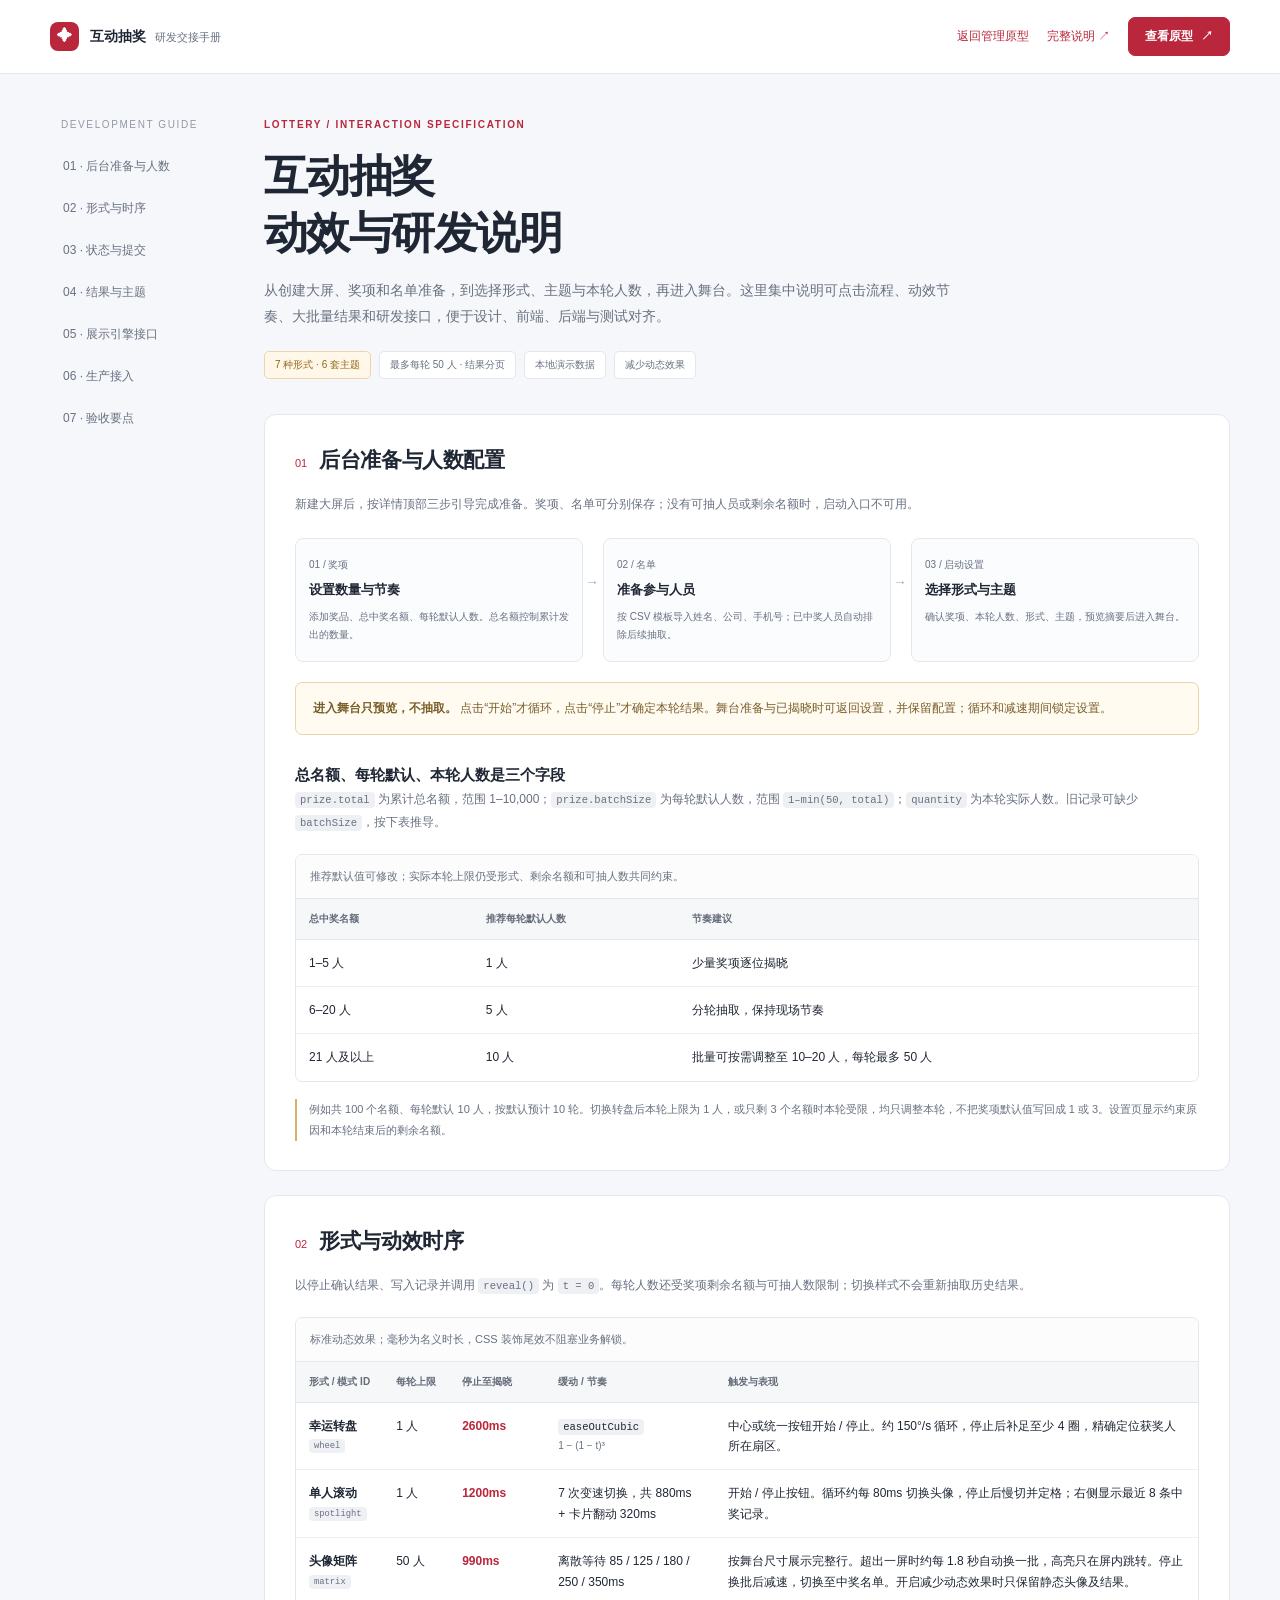
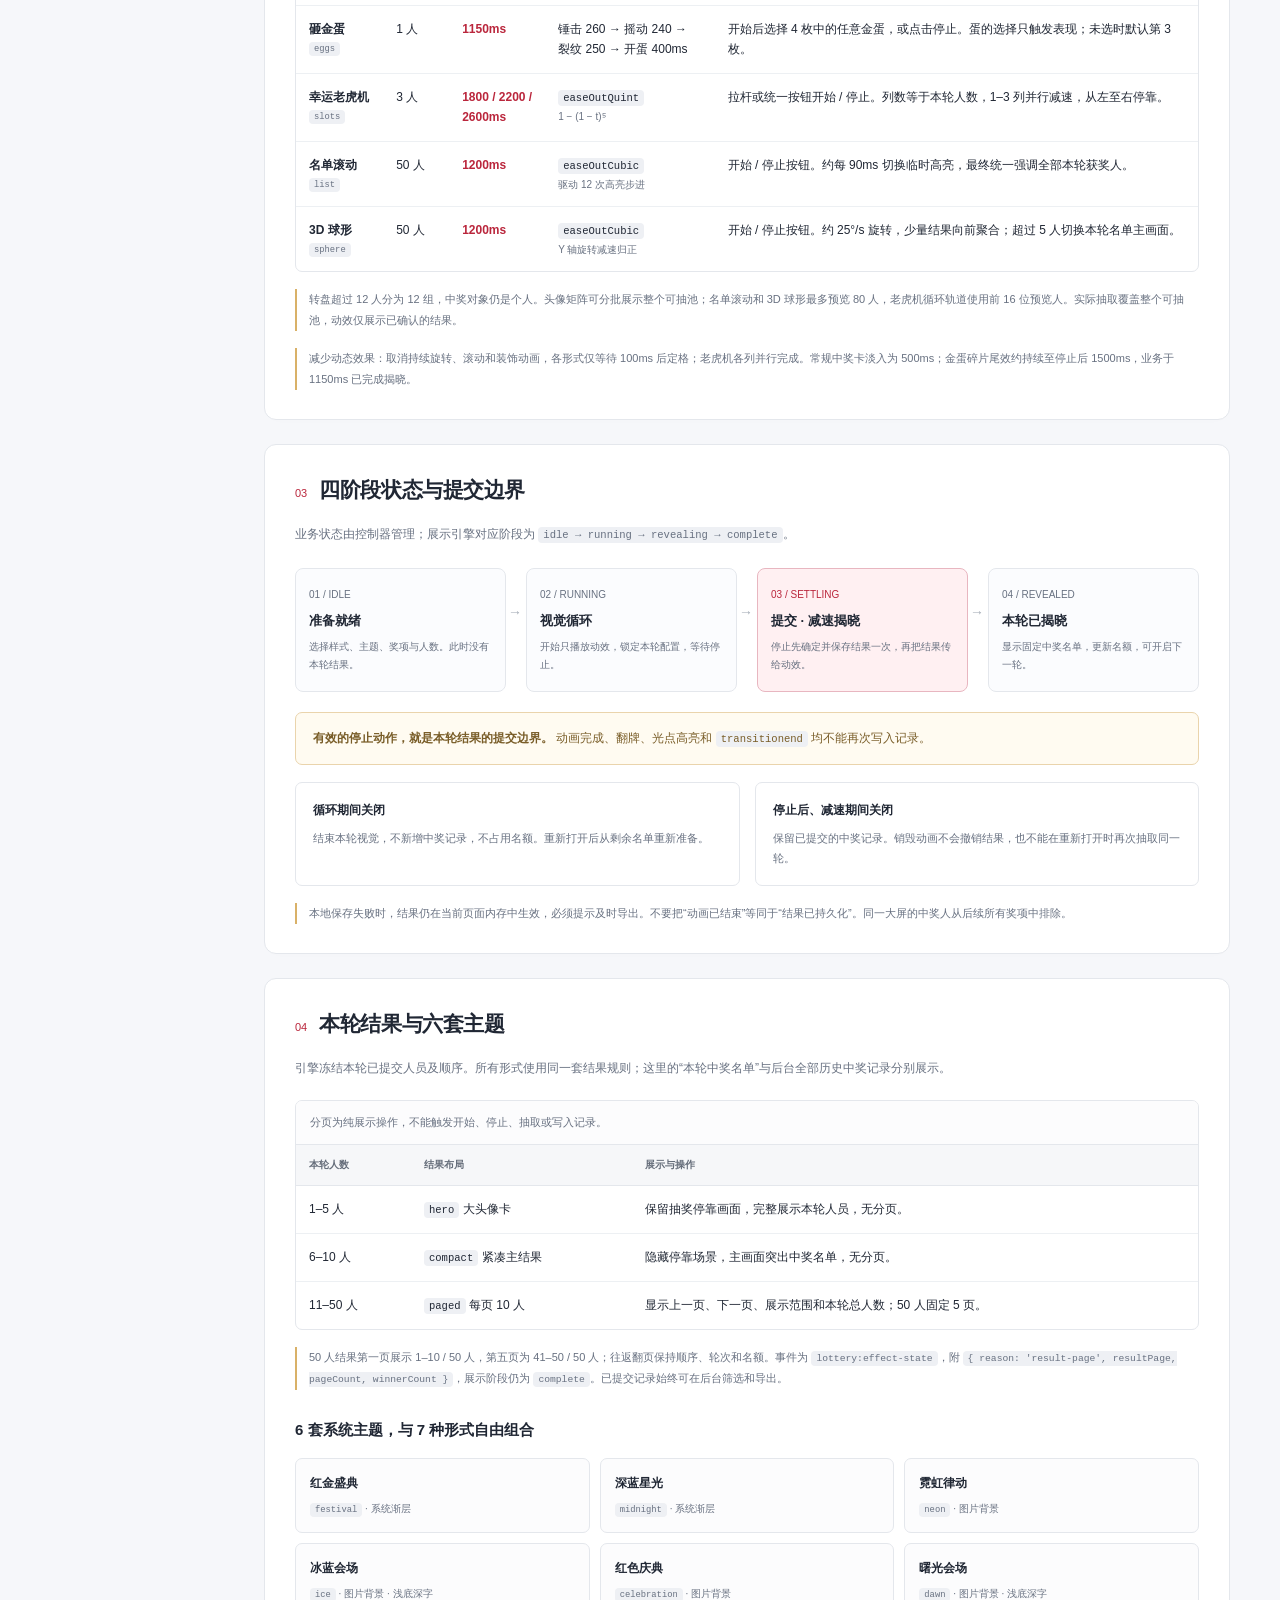
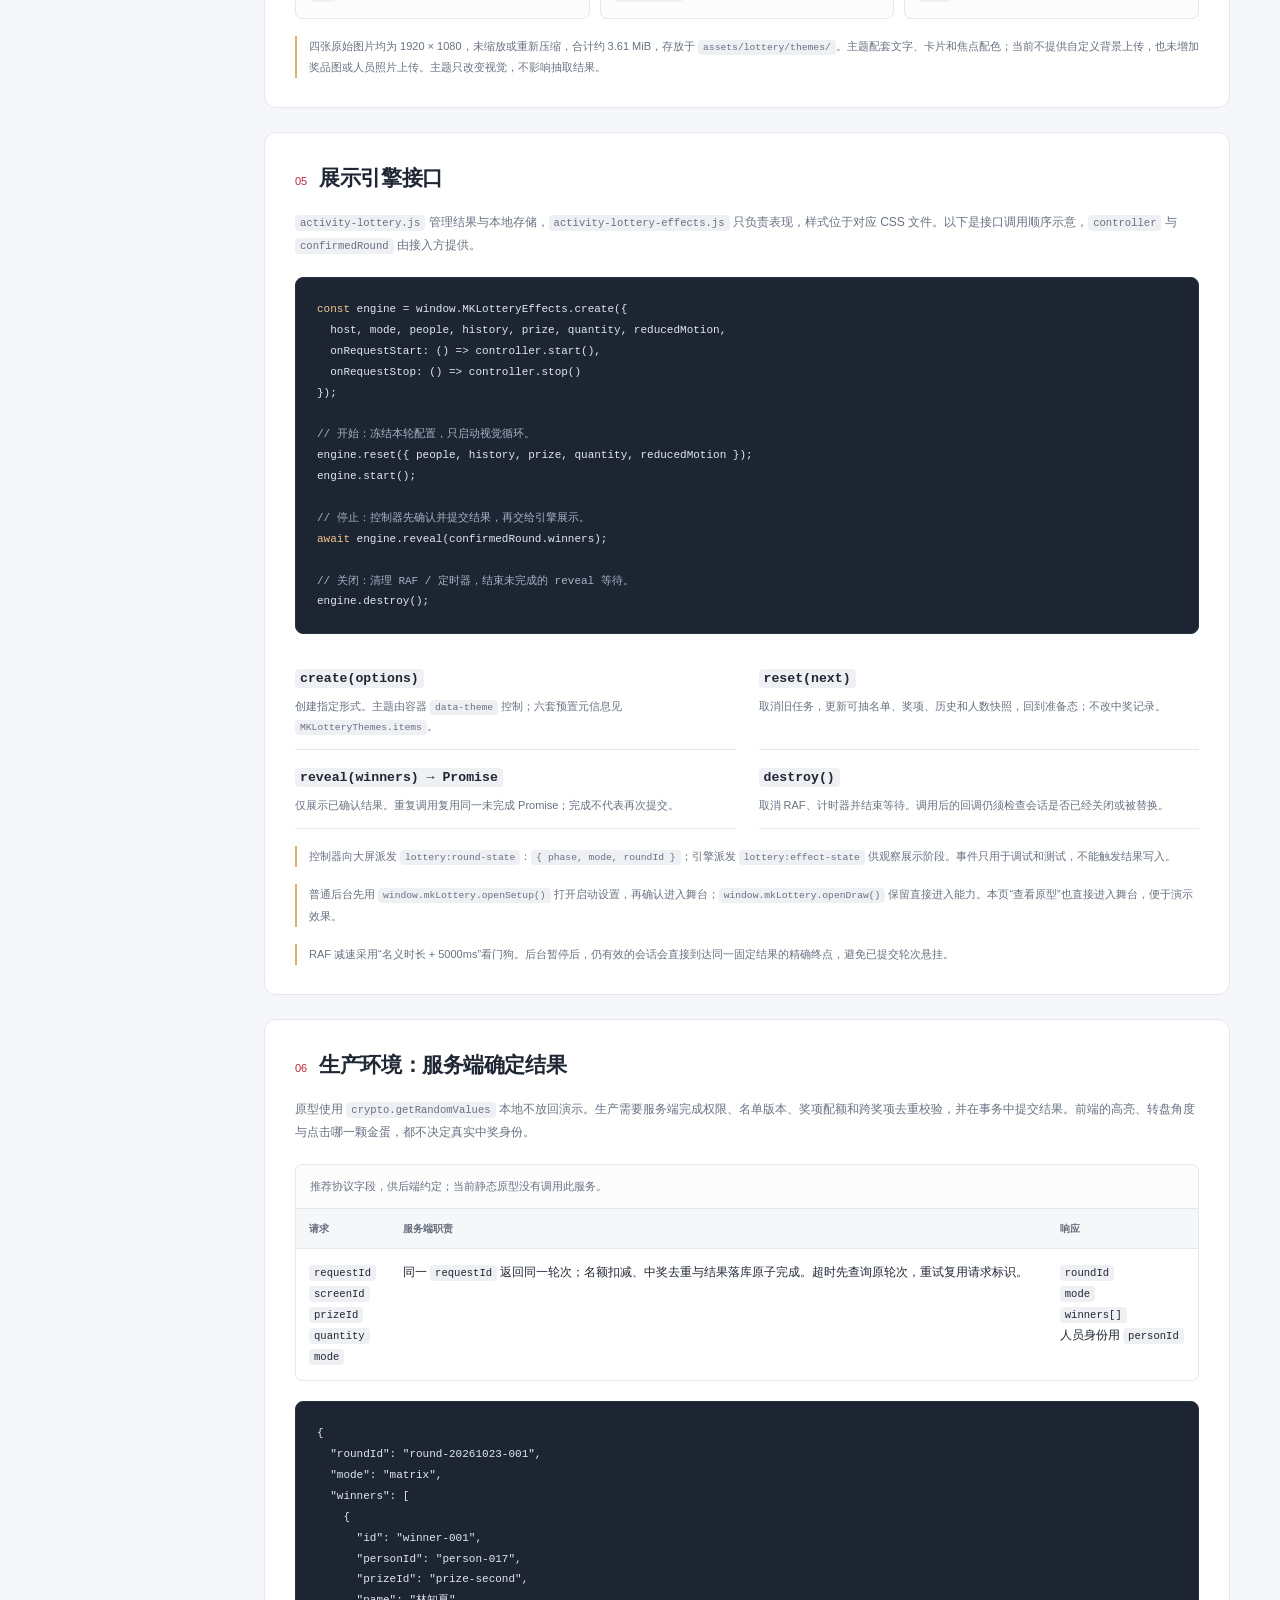
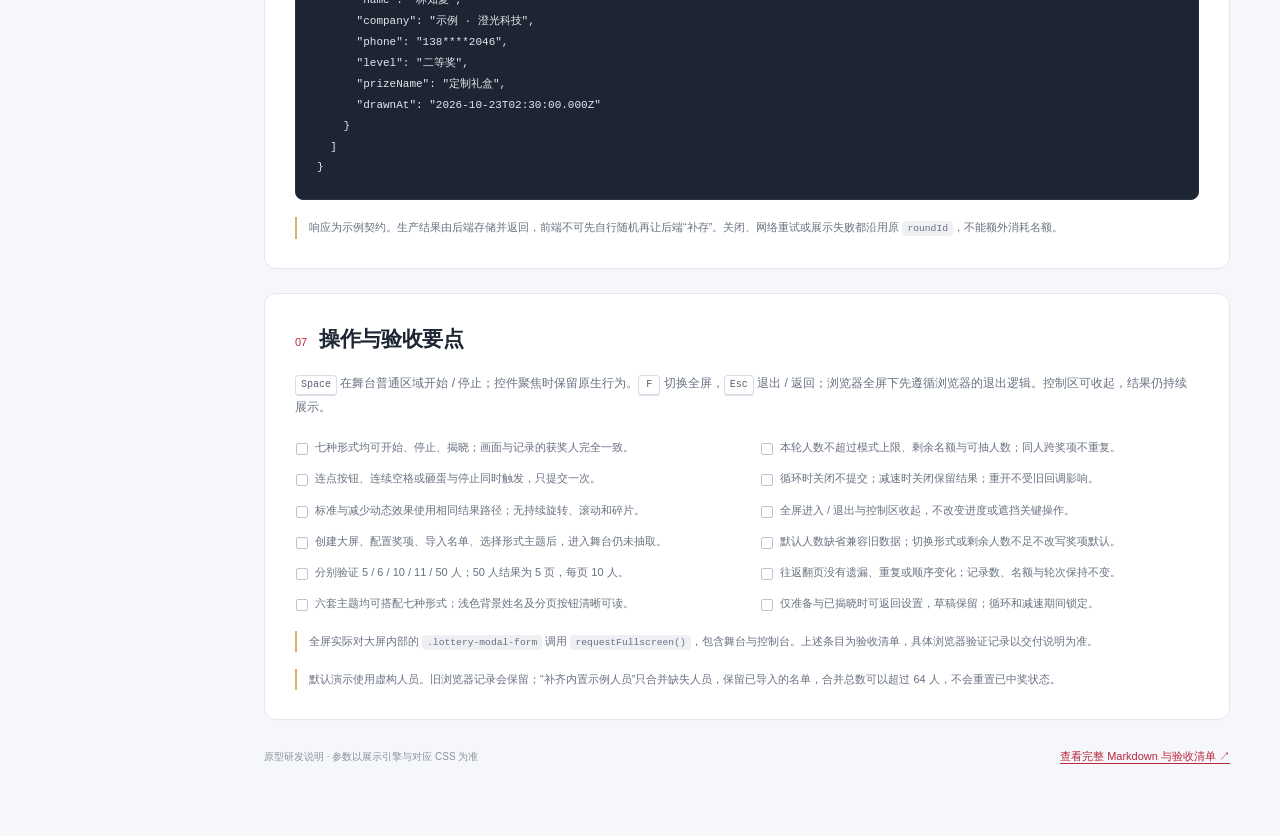
==== commit bba1df91: "fix: rotate lottery avatar matrix batches automatically" ====
--- a/prototype/lottery-motion-guide.html
+++ b/prototype/lottery-motion-guide.html
@@ -104,7 +104,7 @@
       <a class="brand" href="./navigation-admin.html#activityDetail/lottery"><span class="brand-mark" aria-hidden="true">✦</span><span>互动抽奖 <small>研发交接手册</small></span></a>
       <nav class="toplinks" aria-label="相关入口">
         <a href="./navigation-admin.html#activityDetail/lottery">返回管理原型</a>
-        <a href="https://github.com/lucksomeone7-hue/yy/blob/codex/activity-lottery-ui/docs/%E4%BA%92%E5%8A%A8%E6%8A%BD%E5%A5%96%E5%8A%A8%E6%95%88%E4%B8%8E%E7%A0%94%E5%8F%91%E4%BA%A4%E6%8E%A5.md" target="_blank" rel="noopener">完整说明 ↗</a>
+        <a href="https://github.com/lucksomeone7-hue/yy/blob/main/docs/%E4%BA%92%E5%8A%A8%E6%8A%BD%E5%A5%96%E5%8A%A8%E6%95%88%E4%B8%8E%E7%A0%94%E5%8F%91%E4%BA%A4%E6%8E%A5.md" target="_blank" rel="noopener">完整说明 ↗</a>
         <a class="button-link" href="./lottery-preview.html">查看原型 <span aria-hidden="true">↗</span></a>
       </nav>
     </div>
@@ -163,7 +163,7 @@
             <tbody>
               <tr><td><strong>幸运转盘</strong><small><code>wheel</code></small></td><td>1 人</td><td class="duration">2600ms</td><td><code>easeOutCubic</code><small>1 − (1 − t)³</small></td><td>中心或统一按钮开始 / 停止。约 150°/s 循环，停止后补足至少 4 圈，精确定位获奖人所在扇区。</td></tr>
               <tr><td><strong>单人滚动</strong><small><code>spotlight</code></small></td><td>1 人</td><td class="duration">1200ms</td><td>7 次变速切换，共 880ms<br>+ 卡片翻动 320ms</td><td>开始 / 停止按钮。循环约每 80ms 切换头像，停止后慢切并定格；右侧显示最近 8 条中奖记录。</td></tr>
-              <tr><td><strong>头像矩阵</strong><small><code>matrix</code></small></td><td>50 人</td><td class="duration">1100ms</td><td>离散等待 65 / 85 / 115 /<br>155 / 210 / 270 / 200ms</td><td>开始 / 停止按钮。约每 70ms 跳转高亮，最终获奖卡变金色，其他卡片变淡。</td></tr>
+              <tr><td><strong>头像矩阵</strong><small><code>matrix</code></small></td><td>50 人</td><td class="duration">990ms</td><td>离散等待 85 / 125 / 180 / 250 / 350ms</td><td>按舞台尺寸展示完整行。超出一屏时约每 1.8 秒自动换一批，高亮只在屏内跳转。停止换批后减速，切换至中奖名单。开启减少动态效果时只保留静态头像及结果。</td></tr>
               <tr><td><strong>砸金蛋</strong><small><code>eggs</code></small></td><td>1 人</td><td class="duration">1150ms</td><td>锤击 260 → 摇动 240 →<br>裂纹 250 → 开蛋 400ms</td><td>开始后选择 4 枚中的任意金蛋，或点击停止。蛋的选择只触发表现；未选时默认第 3 枚。</td></tr>
               <tr><td><strong>幸运老虎机</strong><small><code>slots</code></small></td><td>3 人</td><td class="duration">1800 / 2200 /<br>2600ms</td><td><code>easeOutQuint</code><small>1 − (1 − t)⁵</small></td><td>拉杆或统一按钮开始 / 停止。列数等于本轮人数，1–3 列并行减速，从左至右停靠。</td></tr>
               <tr><td><strong>名单滚动</strong><small><code>list</code></small></td><td>50 人</td><td class="duration">1200ms</td><td><code>easeOutCubic</code><small>驱动 12 次高亮步进</small></td><td>开始 / 停止按钮。约每 90ms 切换临时高亮，最终统一强调全部本轮获奖人。</td></tr>
@@ -171,7 +171,7 @@
             </tbody>
           </table>
         </div>
-        <p class="note">转盘超过 12 人分为 12 组，中奖对象仍是个人。名单预览最多 80 人，老虎机循环轨道使用前 16 位预览人；真实抽取覆盖整个可抽池，揭晓时补入固定结果。重复展示卡片不代表重复中奖。</p>
+        <p class="note">转盘超过 12 人分为 12 组，中奖对象仍是个人。头像矩阵可分批展示整个可抽池；名单滚动和 3D 球形最多预览 80 人，老虎机循环轨道使用前 16 位预览人。实际抽取覆盖整个可抽池，动效仅展示已确认的结果。</p>
         <p class="note">减少动态效果：取消持续旋转、滚动和装饰动画，各形式仅等待 100ms 后定格；老虎机各列并行完成。常规中奖卡淡入为 500ms；金蛋碎片尾效约持续至停止后 1500ms，业务于 1150ms 已完成揭晓。</p>
       </section>
 
@@ -300,7 +300,7 @@
       </section>
       <footer class="footer">
         <span>原型研发说明 · 参数以展示引擎与对应 CSS 为准</span>
-        <a href="https://github.com/lucksomeone7-hue/yy/blob/codex/activity-lottery-ui/docs/%E4%BA%92%E5%8A%A8%E6%8A%BD%E5%A5%96%E5%8A%A8%E6%95%88%E4%B8%8E%E7%A0%94%E5%8F%91%E4%BA%A4%E6%8E%A5.md" target="_blank" rel="noopener">查看完整 Markdown 与验收清单 ↗</a>
+        <a href="https://github.com/lucksomeone7-hue/yy/blob/main/docs/%E4%BA%92%E5%8A%A8%E6%8A%BD%E5%A5%96%E5%8A%A8%E6%95%88%E4%B8%8E%E7%A0%94%E5%8F%91%E4%BA%A4%E6%8E%A5.md" target="_blank" rel="noopener">查看完整 Markdown 与验收清单 ↗</a>
       </footer>
     </main>
   </div>
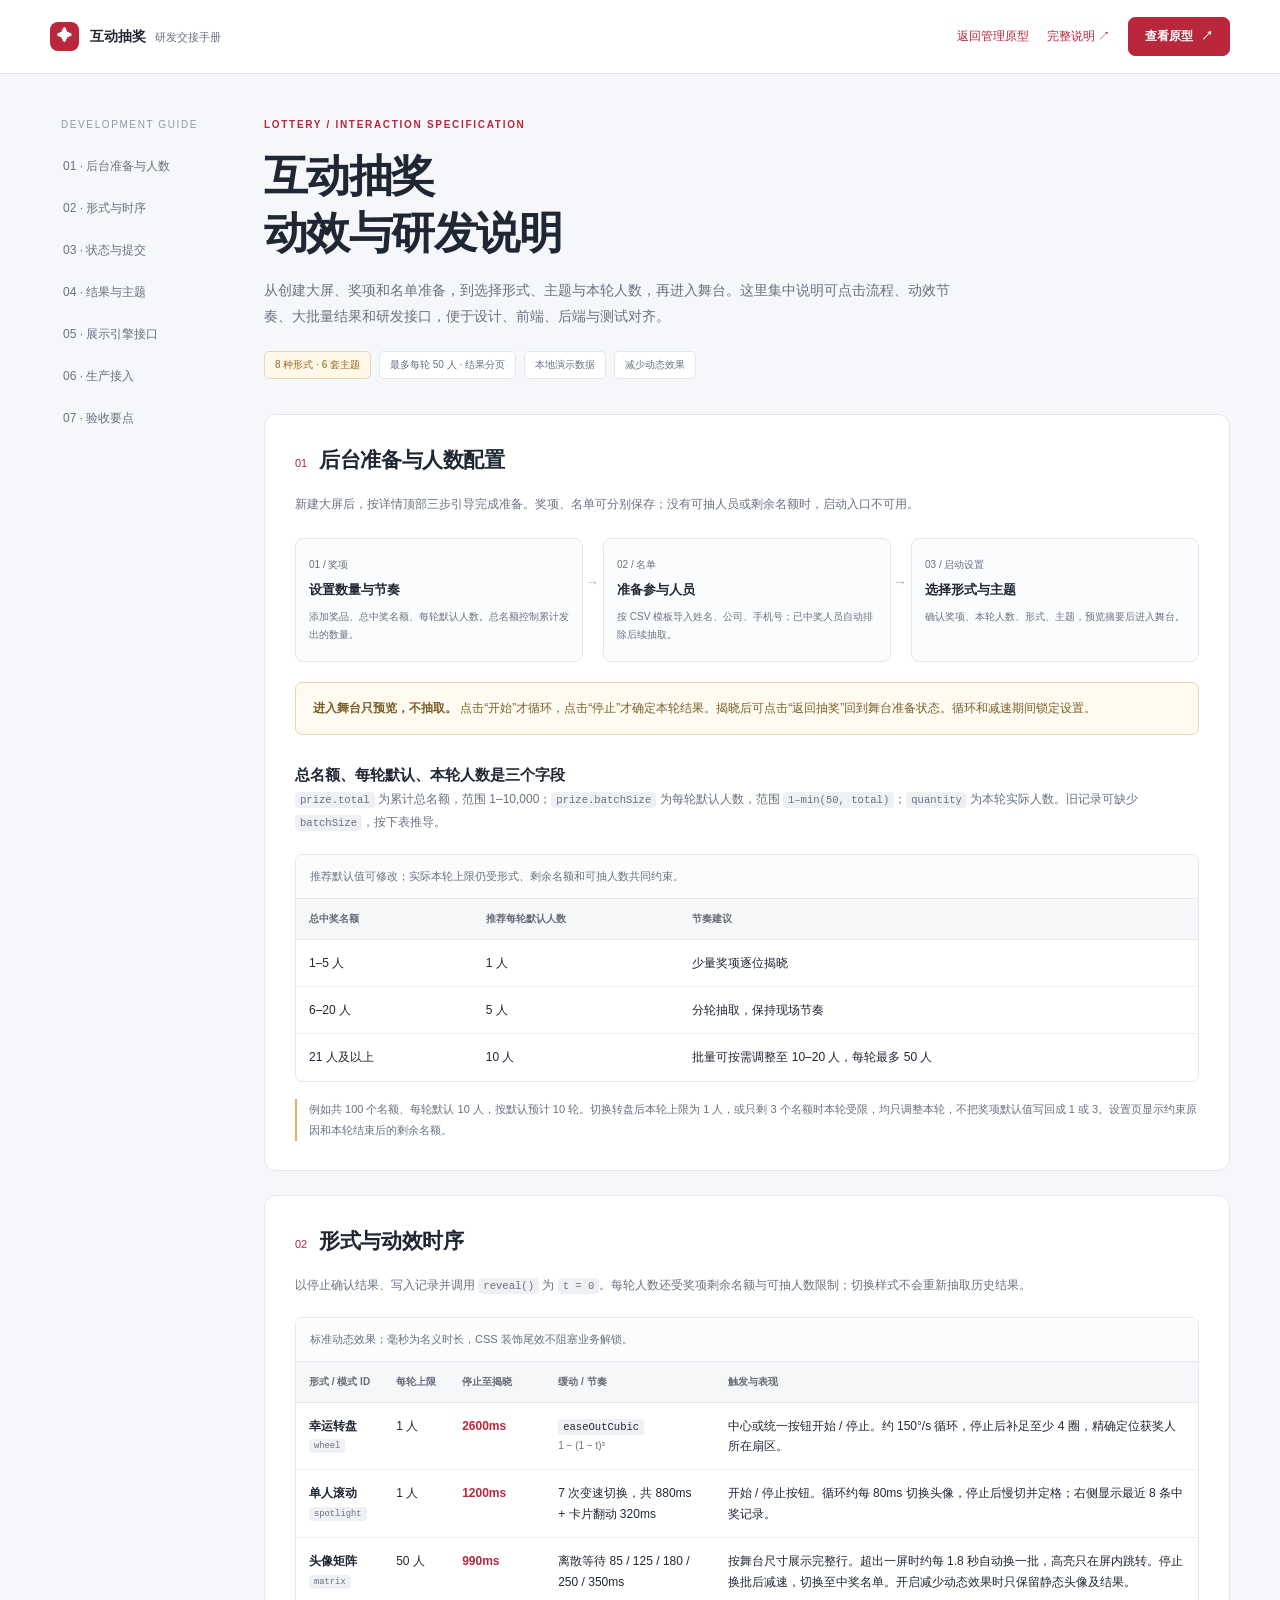
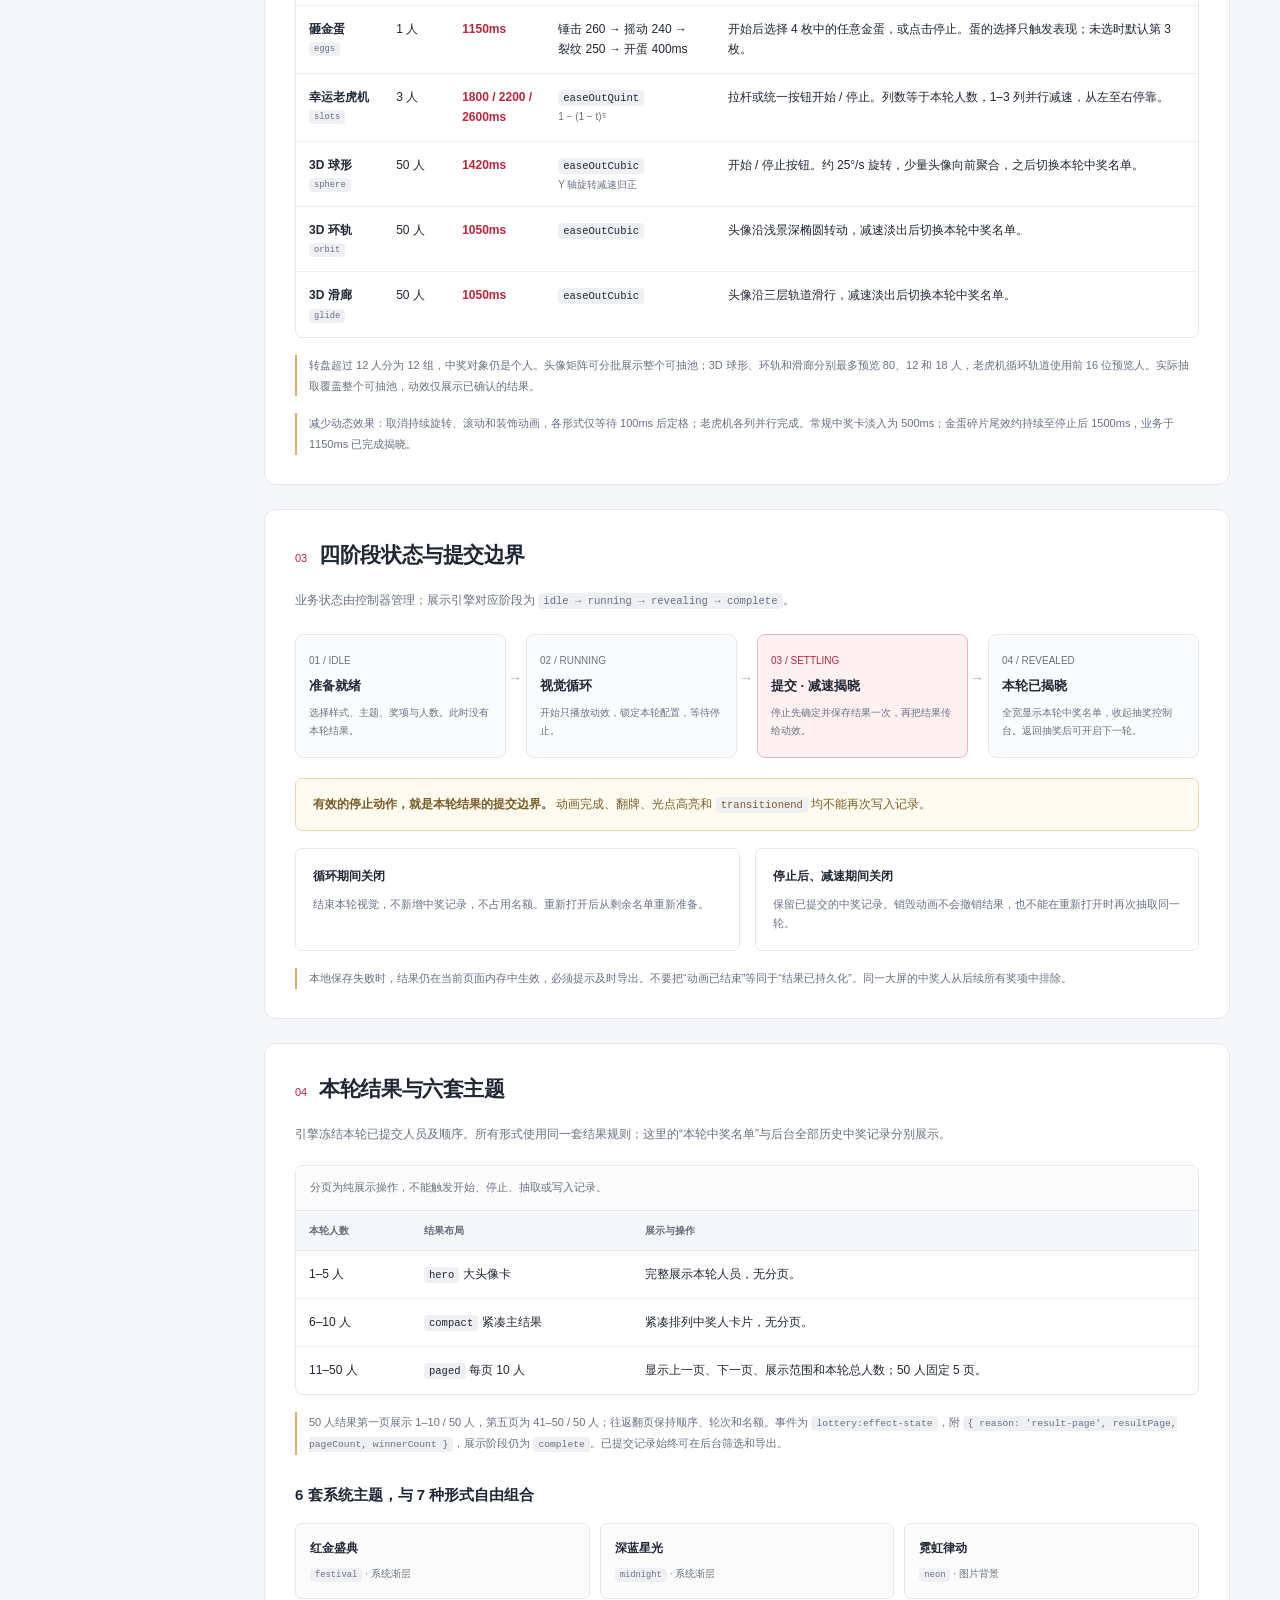
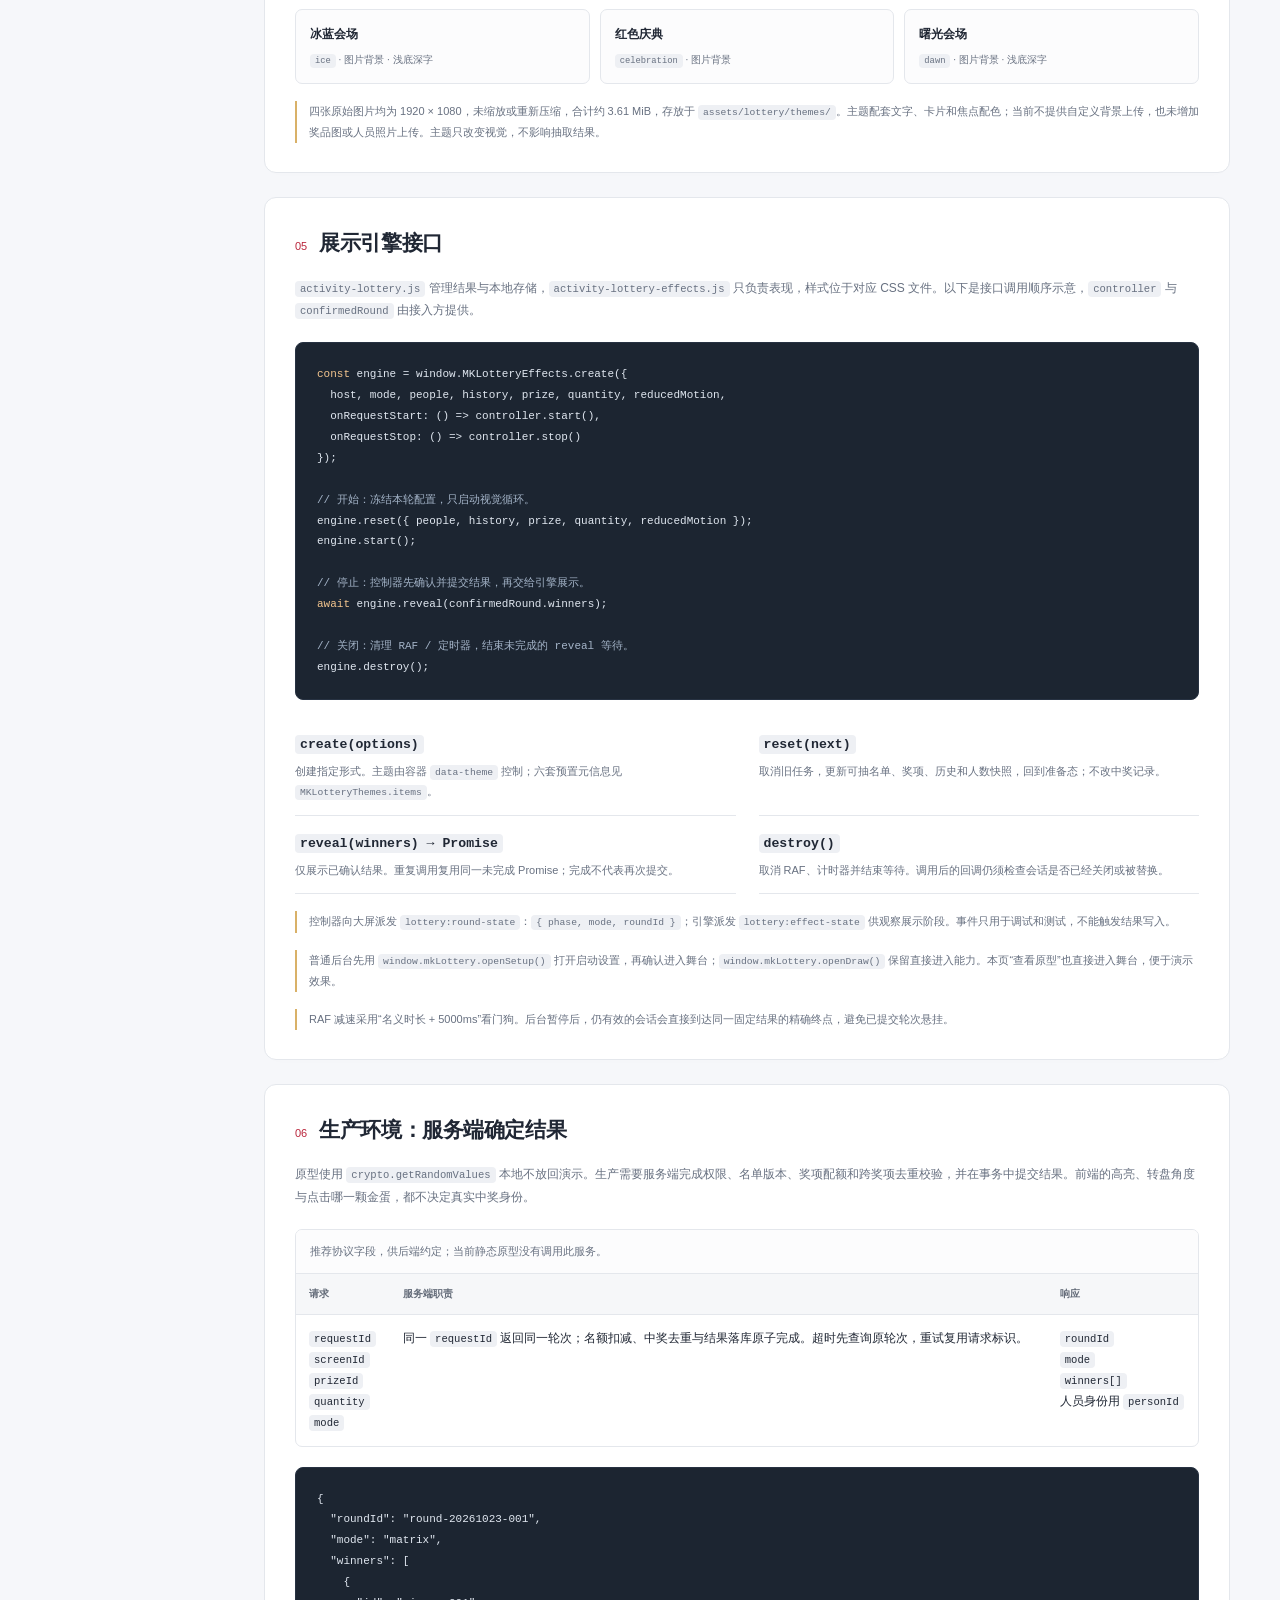
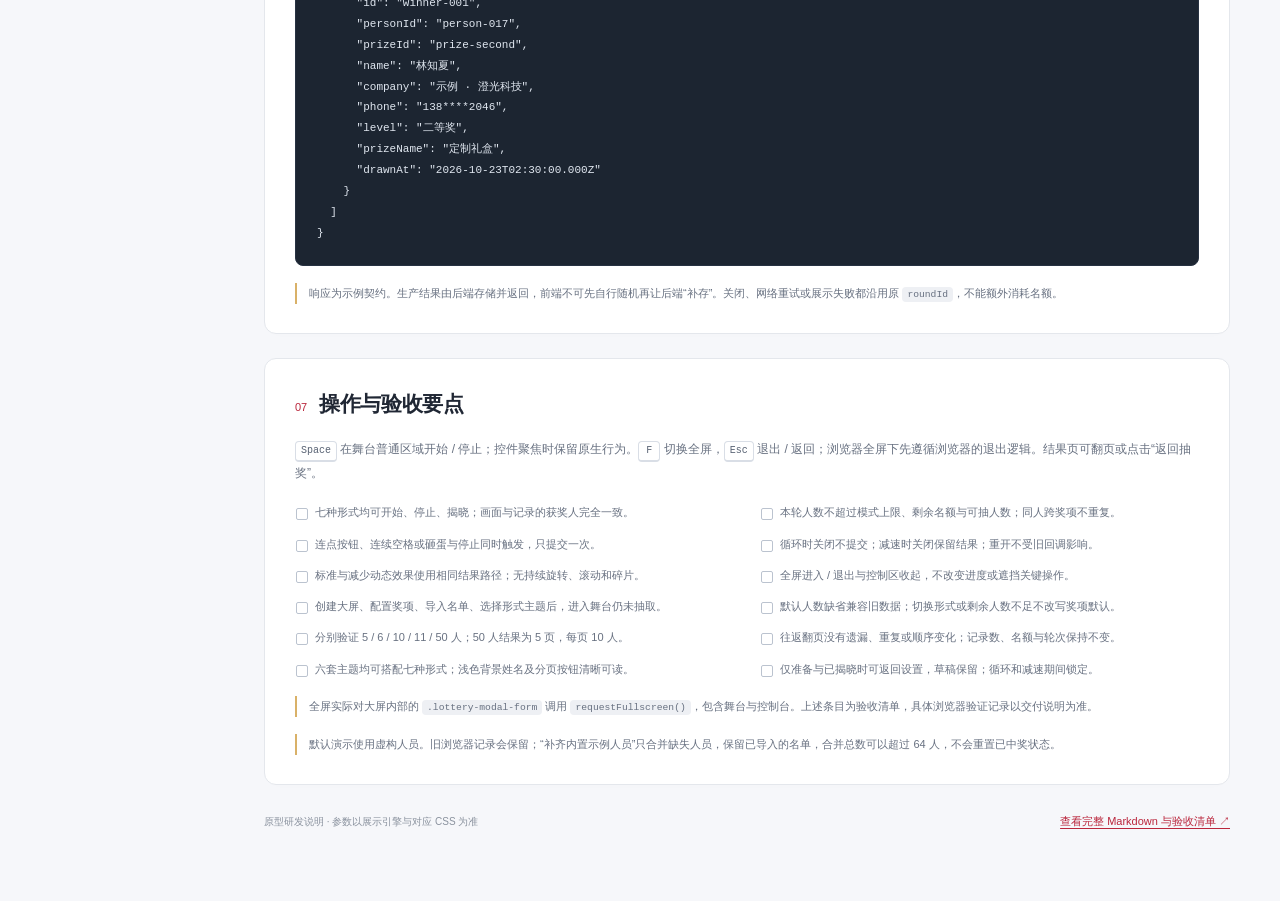
==== commit c5cc1555: "Restore sphere lottery and unify round result views" ====
--- a/prototype/lottery-motion-guide.html
+++ b/prototype/lottery-motion-guide.html
@@ -125,7 +125,7 @@
         <div class="eyebrow">LOTTERY / INTERACTION SPECIFICATION</div>
         <h1>互动抽奖<br>动效与研发说明</h1>
         <p>从创建大屏、奖项和名单准备，到选择形式、主题与本轮人数，再进入舞台。这里集中说明可点击流程、动效节奏、大批量结果和研发接口，便于设计、前端、后端与测试对齐。</p>
-        <div class="hero-meta"><span class="tag is-accent">7 种形式 · 6 套主题</span><span class="tag">最多每轮 50 人 · 结果分页</span><span class="tag">本地演示数据</span><span class="tag">减少动态效果</span></div>
+        <div class="hero-meta"><span class="tag is-accent">8 种形式 · 6 套主题</span><span class="tag">最多每轮 50 人 · 结果分页</span><span class="tag">本地演示数据</span><span class="tag">减少动态效果</span></div>
       </div>
 
       <section class="section" id="workflow" aria-labelledby="workflow-title">
@@ -136,7 +136,7 @@
           <article class="state" role="listitem"><span>02 / 名单</span><strong>准备参与人员</strong><p>按 CSV 模板导入姓名、公司、手机号；已中奖人员自动排除后续抽取。</p></article>
           <article class="state" role="listitem"><span>03 / 启动设置</span><strong>选择形式与主题</strong><p>确认奖项、本轮人数、形式、主题，预览摘要后进入舞台。</p></article>
         </div>
-        <div class="callout"><strong>进入舞台只预览，不抽取。</strong> 点击“开始”才循环，点击“停止”才确定本轮结果。舞台准备与已揭晓时可返回设置，并保留配置；循环和减速期间锁定设置。</div>
+        <div class="callout"><strong>进入舞台只预览，不抽取。</strong> 点击“开始”才循环，点击“停止”才确定本轮结果。揭晓后可点击“返回抽奖”回到舞台准备状态。循环和减速期间锁定设置。</div>
         <h3 class="subheading">总名额、每轮默认、本轮人数是三个字段</h3>
         <p class="lead"><code>prize.total</code> 为累计总名额，范围 1–10,000；<code>prize.batchSize</code> 为每轮默认人数，范围 <code>1–min(50, total)</code>；<code>quantity</code> 为本轮实际人数。旧记录可缺少 <code>batchSize</code>，按下表推导。</p>
         <div class="table-scroll">
@@ -166,12 +166,13 @@
               <tr><td><strong>头像矩阵</strong><small><code>matrix</code></small></td><td>50 人</td><td class="duration">990ms</td><td>离散等待 85 / 125 / 180 / 250 / 350ms</td><td>按舞台尺寸展示完整行。超出一屏时约每 1.8 秒自动换一批，高亮只在屏内跳转。停止换批后减速，切换至中奖名单。开启减少动态效果时只保留静态头像及结果。</td></tr>
               <tr><td><strong>砸金蛋</strong><small><code>eggs</code></small></td><td>1 人</td><td class="duration">1150ms</td><td>锤击 260 → 摇动 240 →<br>裂纹 250 → 开蛋 400ms</td><td>开始后选择 4 枚中的任意金蛋，或点击停止。蛋的选择只触发表现；未选时默认第 3 枚。</td></tr>
               <tr><td><strong>幸运老虎机</strong><small><code>slots</code></small></td><td>3 人</td><td class="duration">1800 / 2200 /<br>2600ms</td><td><code>easeOutQuint</code><small>1 − (1 − t)⁵</small></td><td>拉杆或统一按钮开始 / 停止。列数等于本轮人数，1–3 列并行减速，从左至右停靠。</td></tr>
-              <tr><td><strong>名单滚动</strong><small><code>list</code></small></td><td>50 人</td><td class="duration">1200ms</td><td><code>easeOutCubic</code><small>驱动 12 次高亮步进</small></td><td>开始 / 停止按钮。约每 90ms 切换临时高亮，最终统一强调全部本轮获奖人。</td></tr>
-              <tr><td><strong>3D 球形</strong><small><code>sphere</code></small></td><td>50 人</td><td class="duration">1200ms</td><td><code>easeOutCubic</code><small>Y 轴旋转减速归正</small></td><td>开始 / 停止按钮。约 25°/s 旋转，少量结果向前聚合；超过 5 人切换本轮名单主画面。</td></tr>
+              <tr><td><strong>3D 球形</strong><small><code>sphere</code></small></td><td>50 人</td><td class="duration">1420ms</td><td><code>easeOutCubic</code><small>Y 轴旋转减速归正</small></td><td>开始 / 停止按钮。约 25°/s 旋转，少量头像向前聚合，之后切换本轮中奖名单。</td></tr>
+              <tr><td><strong>3D 环轨</strong><small><code>orbit</code></small></td><td>50 人</td><td class="duration">1050ms</td><td><code>easeOutCubic</code></td><td>头像沿浅景深椭圆转动，减速淡出后切换本轮中奖名单。</td></tr>
+              <tr><td><strong>3D 滑廊</strong><small><code>glide</code></small></td><td>50 人</td><td class="duration">1050ms</td><td><code>easeOutCubic</code></td><td>头像沿三层轨道滑行，减速淡出后切换本轮中奖名单。</td></tr>
             </tbody>
           </table>
         </div>
-        <p class="note">转盘超过 12 人分为 12 组，中奖对象仍是个人。头像矩阵可分批展示整个可抽池；名单滚动和 3D 球形最多预览 80 人，老虎机循环轨道使用前 16 位预览人。实际抽取覆盖整个可抽池，动效仅展示已确认的结果。</p>
+        <p class="note">转盘超过 12 人分为 12 组，中奖对象仍是个人。头像矩阵可分批展示整个可抽池；3D 球形、环轨和滑廊分别最多预览 80、12 和 18 人，老虎机循环轨道使用前 16 位预览人。实际抽取覆盖整个可抽池，动效仅展示已确认的结果。</p>
         <p class="note">减少动态效果：取消持续旋转、滚动和装饰动画，各形式仅等待 100ms 后定格；老虎机各列并行完成。常规中奖卡淡入为 500ms；金蛋碎片尾效约持续至停止后 1500ms，业务于 1150ms 已完成揭晓。</p>
       </section>
 
@@ -182,7 +183,7 @@
           <article class="state" role="listitem"><span>01 / IDLE</span><strong>准备就绪</strong><p>选择样式、主题、奖项与人数。此时没有本轮结果。</p></article>
           <article class="state" role="listitem"><span>02 / RUNNING</span><strong>视觉循环</strong><p>开始只播放动效，锁定本轮配置，等待停止。</p></article>
           <article class="state commit" role="listitem"><span>03 / SETTLING</span><strong>提交 · 减速揭晓</strong><p>停止先确定并保存结果一次，再把结果传给动效。</p></article>
-          <article class="state" role="listitem"><span>04 / REVEALED</span><strong>本轮已揭晓</strong><p>显示固定中奖名单，更新名额，可开启下一轮。</p></article>
+          <article class="state" role="listitem"><span>04 / REVEALED</span><strong>本轮已揭晓</strong><p>全宽显示本轮中奖名单，收起抽奖控制台。返回抽奖后可开启下一轮。</p></article>
         </div>
         <div class="callout"><strong>有效的停止动作，就是本轮结果的提交边界。</strong> 动画完成、翻牌、光点高亮和 <code>transitionend</code> 均不能再次写入记录。</div>
         <div class="semantics">
@@ -200,8 +201,8 @@
             <caption>分页为纯展示操作，不能触发开始、停止、抽取或写入记录。</caption>
             <thead><tr><th scope="col">本轮人数</th><th scope="col">结果布局</th><th scope="col">展示与操作</th></tr></thead>
             <tbody>
-              <tr><td>1–5 人</td><td><code>hero</code> 大头像卡</td><td>保留抽奖停靠画面，完整展示本轮人员，无分页。</td></tr>
-              <tr><td>6–10 人</td><td><code>compact</code> 紧凑主结果</td><td>隐藏停靠场景，主画面突出中奖名单，无分页。</td></tr>
+              <tr><td>1–5 人</td><td><code>hero</code> 大头像卡</td><td>完整展示本轮人员，无分页。</td></tr>
+              <tr><td>6–10 人</td><td><code>compact</code> 紧凑主结果</td><td>紧凑排列中奖人卡片，无分页。</td></tr>
               <tr><td>11–50 人</td><td><code>paged</code> 每页 10 人</td><td>显示上一页、下一页、展示范围和本轮总人数；50 人固定 5 页。</td></tr>
             </tbody>
           </table>
@@ -280,7 +281,7 @@
 
       <section class="section" id="acceptance" aria-labelledby="acceptance-title">
         <div class="section-heading"><span class="section-number">07</span><h2 id="acceptance-title">操作与验收要点</h2></div>
-        <p class="lead"><kbd>Space</kbd> 在舞台普通区域开始 / 停止；控件聚焦时保留原生行为。<kbd>F</kbd> 切换全屏，<kbd>Esc</kbd> 退出 / 返回；浏览器全屏下先遵循浏览器的退出逻辑。控制区可收起，结果仍持续展示。</p>
+        <p class="lead"><kbd>Space</kbd> 在舞台普通区域开始 / 停止；控件聚焦时保留原生行为。<kbd>F</kbd> 切换全屏，<kbd>Esc</kbd> 退出 / 返回；浏览器全屏下先遵循浏览器的退出逻辑。结果页可翻页或点击“返回抽奖”。</p>
         <ul class="checklist">
           <li>七种形式均可开始、停止、揭晓；画面与记录的获奖人完全一致。</li>
           <li>本轮人数不超过模式上限、剩余名额与可抽人数；同人跨奖项不重复。</li>
